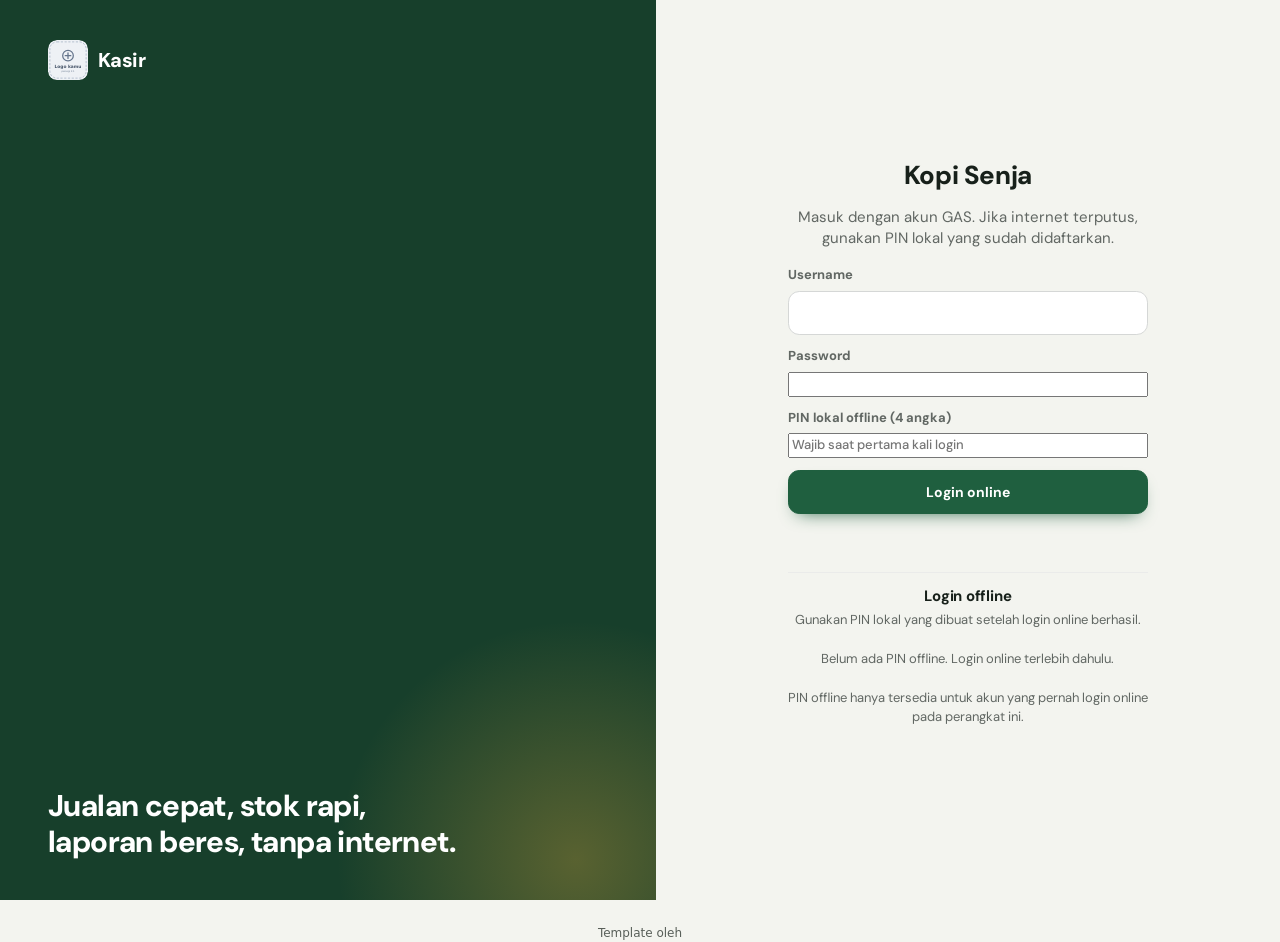
==== index.html @ d143901d "Add hidden owner database audit panel and bump JS versions" ====
<!doctype html>
<html lang="id" data-mode="terang">
<head>
<script src="tema.js"></script>
<script>
/* Set mode dari TEMA.mode sebelum render (tanpa kedip). */
(function () {
  var m = (window.TEMA && TEMA.mode) || 'terang';
  if (m === 'auto') m = matchMedia('(prefers-color-scheme: dark)').matches ? 'gelap' : 'terang';
  document.documentElement.setAttribute('data-mode', m);
})();
</script>
<link rel="stylesheet" href="tema.css">
<meta charset="utf-8">
<meta name="viewport" content="width=device-width, initial-scale=1, viewport-fit=cover">
<title>Kasir UMKM</title>
<meta name="description" content="Aplikasi kasir offline untuk UMKM: produk, stok, struk, laporan.">
<meta name="theme-color" content="#1f5f3f">
<link rel="manifest" href="manifest.webmanifest">
<link rel="icon" href="ikon.svg" type="image/svg+xml">
<link rel="apple-touch-icon" href="ikon.svg">
<link rel="preconnect" href="https://fonts.googleapis.com">
<link rel="preconnect" href="https://fonts.gstatic.com" crossorigin>
<link id="fontTema" rel="stylesheet" href="https://fonts.googleapis.com/css2?family=DM+Sans:wght@400;500;600;700;800&display=swap">
<link rel="stylesheet" href="style.css?v=branch-instant-ui-6">
</head>
<body>

<!-- Layar masuk -->
<section id="layarMasuk" class="masuk" hidden>
  <div class="masuk-merek">
    <div class="merek"><svg class="logo" viewBox="0 0 64 64" width="40" height="40" aria-hidden="true"><rect width="64" height="64" rx="16" fill="var(--aksen)"/><rect x="14" y="16" width="36" height="24" rx="4" fill="#fff"/><rect x="19" y="21" width="16" height="4" rx="2" fill="var(--utama)"/><rect x="19" y="29" width="26" height="3" rx="1.5" fill="color-mix(in srgb,var(--utama) 45%,#fff)"/><path d="M20 44h24l3 6H17z" fill="#fff"/></svg><span>Kasir</span></div>
    <div class="masuk-ilus" id="masukIlus" aria-hidden="true"></div>
    <p class="masuk-slogan">Jualan cepat, stok rapi,<br>laporan beres, tanpa internet.</p>
  </div>
  <div class="masuk-form">
  <div class="masuk-kartu">
    <h1 id="masukToko" data-tema-nama>Kasir UMKM</h1>
    <p class="redup">Masuk dengan akun GAS. Jika internet terputus, gunakan PIN lokal yang sudah didaftarkan.</p>
    <form id="formLoginOnline" class="form" autocomplete="on" style="margin:16px 0 20px;text-align:left">
      <label>Username<input name="username" autocomplete="username" required></label>
      <label>Password<input name="password" type="password" autocomplete="current-password" required></label>
      <label>PIN lokal offline (4 angka)<input name="pinOffline" type="password" inputmode="numeric" maxlength="4" placeholder="Wajib saat pertama kali login"></label>
      <button class="tombol utama" type="submit" style="width:100%">Login online</button>
      <p id="loginOnlineStatus" class="redup kecil" aria-live="polite" style="min-height:18px;margin:8px 0 0"></p>
    </form>
    <div style="border-top:1px solid var(--garis);padding-top:14px">
      <h3 style="margin:0 0 6px">Login offline</h3>
      <p class="redup kecil" style="margin:0 0 10px">Gunakan PIN lokal yang dibuat setelah login online berhasil.</p>
    </div>
    <div id="daftarKasir" class="pilih-kasir" role="group" aria-label="Pilih kasir"></div>
    <div class="pin-titik" id="pinTitik" aria-label="PIN 4 angka"><i></i><i></i><i></i><i></i></div>
    <div class="pad" id="padPin"></div>
    <p class="redup kecil">PIN offline hanya tersedia untuk akun yang pernah login online pada perangkat ini.</p>
  </div>
  </div>
</section>

<div id="aplikasi" class="app" hidden>
  <nav class="samping">
    <div class="merek"><svg class="logo" viewBox="0 0 64 64" width="32" height="32" aria-hidden="true"><rect width="64" height="64" rx="16" fill="var(--utama)"/><rect x="14" y="16" width="36" height="24" rx="4" fill="color-mix(in srgb,var(--utama) 18%,#fff)"/><rect x="19" y="21" width="16" height="4" rx="2" fill="var(--utama)"/><rect x="19" y="29" width="26" height="3" rx="1.5" fill="color-mix(in srgb,var(--utama) 55%,#fff)"/><path d="M20 44h24l3 6H17z" fill="var(--aksen)"/></svg><span id="namaTokoNav" data-tema-nama>Kasir UMKM</span></div>
    <button class="nav aktif" data-hal="kasir"><svg viewBox="0 0 24 24"><path d="M3 5h18v10H3zM7 19h10M12 15v4"/></svg><span>Kasir</span></button>
    <button class="nav" data-hal="produk"><svg viewBox="0 0 24 24"><path d="M4 7l8-4 8 4v10l-8 4-8-4zM4 7l8 4 8-4M12 11v10"/></svg><span>Produk</span></button>
    <button class="nav" data-hal="riwayat"><svg viewBox="0 0 24 24"><path d="M12 7v5l3 2M3 12a9 9 0 1 0 3-6.7L3 8M3 3v5h5"/></svg><span>Riwayat</span></button>
    <button class="nav" data-hal="laporan"><svg viewBox="0 0 24 24"><path d="M4 20V10M10 20V4M16 20v-7M22 20H2"/></svg><span>Laporan</span></button>
    <button class="nav" data-hal="atur"><svg viewBox="0 0 24 24"><circle cx="12" cy="12" r="3"/><path d="M19 12a7 7 0 0 0-.1-1.2l2-1.6-2-3.4-2.4 1a7 7 0 0 0-2-1.2L14 3h-4l-.5 2.6a7 7 0 0 0-2 1.2l-2.4-1-2 3.4 2 1.6a7 7 0 0 0 0 2.4l-2 1.6 2 3.4 2.4-1a7 7 0 0 0 2 1.2L10 21h4l.5-2.6a7 7 0 0 0 2-1.2l2.4 1 2-3.4-2-1.6c.1-.4.1-.8.1-1.2z"/></svg><span>Atur</span></button>
    <div class="pengguna"><span class="avatar" id="avatarKasir" aria-hidden="true">A</span><span id="namaKasir">-</span><button id="btnKeluar" class="tautan" aria-label="Keluar"><svg viewBox="0 0 24 24"><path d="M15 4h4v16h-4M10 8l-4 4 4 4M6 12h10"/></svg></button></div>
  </nav>

  <main>
    <!-- KASIR -->
    <section class="hal aktif" id="hal-kasir">
      <div class="pos">
        <div class="pos-kiri">
          <header class="bar">
            <div class="bar-judul"><h2>Pilih menu</h2><span class="redup kecil" id="tglHariIni"></span></div>
            <label class="cari"><svg viewBox="0 0 24 24" aria-hidden="true"><circle cx="11" cy="11" r="7"/><path d="M20 20l-4-4"/></svg><input id="cariProduk" type="search" placeholder="Cari menu…" aria-label="Cari produk"></label>
            <button id="btnScanKasir" class="pos-scan-btn" type="button" aria-label="Scan barcode untuk mencari barang" title="Scan barcode"><svg viewBox="0 0 24 24" aria-hidden="true"><path d="M4 7V5a1 1 0 0 1 1-1h2M17 4h2a1 1 0 0 1 1 1v2M20 17v2a1 1 0 0 1-1 1h-2M7 20H5a1 1 0 0 1-1-1v-2M7 8v8M10 8v8M13 8v8M16 8v8"/></svg></button>
            <select id="pilihCabangTransaksi" class="pos-pilih-cabang" aria-label="Pilih cabang transaksi" hidden><option value="">Semua cabang</option></select>
          </header>
          <div class="chip-baris" id="chipKategori"></div>
          <div class="grid-produk" id="gridProduk"></div>
        </div>
        <aside class="keranjang" id="panelKeranjang">
          <header class="ker-kepala">
            <div><h2>Pesanan <span id="kerNomor" class="nomor">#0001</span></h2><span class="redup kecil" id="kerJumlah">0 item</span></div>
            <button class="tautan" id="btnKosongkan"><svg viewBox="0 0 24 24" aria-hidden="true"><path d="M4 7h16M9 7V4h6v3M6 7l1 13h10l1-13"/></svg>Kosongkan</button>
          </header>
          <ul class="ker-daftar" id="kerDaftar"></ul>
          <div class="ker-ringkas">
            <div class="baris"><span>Subtotal</span><b id="kSubtotal">Rp0</b></div>
            <div class="baris diskon" id="kDiskonBaris">
              <span>Diskon</span>
              <span class="diskon-input">
                <input id="inDiskon" type="number" min="0" inputmode="numeric" value="0" aria-label="Nilai diskon">
                <select id="tipeDiskon" aria-label="Tipe diskon"><option value="rp">Rp</option><option value="persen">%</option></select>
              </span>
            </div>
            <div class="baris total"><span>Total</span><b id="kTotal">Rp0</b></div>
            <button class="tombol utama besar" id="btnBayar" disabled><span>Bayar</span><svg viewBox="0 0 24 24" aria-hidden="true"><path d="M5 12h14M13 6l6 6-6 6"/></svg></button>
          </div>
        </aside>
        <button class="fab-keranjang" id="fabKeranjang"><span class="fab-n"><span id="fabJumlah">0</span> item</span><b id="fabTotal">Rp0</b><span class="fab-lihat">Lihat pesanan</span></button>
      </div>
    </section>

    <!-- PRODUK -->
    <section class="hal" id="hal-produk">
      <header class="hal-kepala">
        <h2>Produk &amp; Stok</h2>
        <div class="aksi">
          <button class="tombol" id="btnKategori">Kategori</button>
          <button class="tombol utama" id="btnTambahProduk">+ Produk</button>
        </div>
      </header>
      <div class="katalog-cari-wrap"><input id="cariKelola" type="search" placeholder="Cari nama produk…" class="cari-lebar"><button id="btnScanKatalog" class="katalog-scan-btn" type="button" aria-label="Scan barcode" title="Scan barcode">▥</button></div>
      <div class="tabel-bungkus katalog-admin-bungkus"><div id="tabelProduk" class="katalog-admin-grid" aria-live="polite"></div></div>
    </section>

    <!-- RIWAYAT -->
    <section class="hal" id="hal-riwayat">
      <header class="hal-kepala">
        <h2>Riwayat Transaksi</h2>
        <div class="aksi"><input type="date" id="filterTanggal" aria-label="Filter tanggal"><button class="tombol" id="btnEksporTrx">Ekspor CSV</button></div>
      </header>
      <div class="daftar-trx" id="daftarTrx"></div>
    </section>

    <!-- LAPORAN -->
    <section class="hal" id="hal-laporan">
      <header class="hal-kepala">
        <h2>Laporan</h2>
        <div class="aksi segmen" id="segLaporan">
          <button data-mode="hari" class="aktif">Harian</button>
          <button data-mode="bulan">Bulanan</button>
        </div>
      </header>
      <input type="date" id="tglLaporan" class="cari-lebar" aria-label="Tanggal laporan">
      <div class="kartu-angka" id="kartuAngka"></div>
      <div class="dua-kolom">
        <div class="panel"><h3 id="judulGrafik">Penjualan per jam</h3><div id="grafik" class="grafik"></div></div>
        <div class="panel"><h3>Produk terlaris</h3><ol id="terlaris" class="terlaris"></ol></div>
      </div>
      <div class="panel"><h3>Metode bayar</h3><div id="metodeRingkas" class="metode-ringkas"></div></div>
    </section>

    <!-- PENGATURAN -->
    <section class="hal" id="hal-atur">
      <header class="hal-kepala"><h2>Pengaturan</h2></header>
      <div class="dua-kolom">
        <form class="panel form" id="formToko">
          <h3>Profil toko (untuk struk)</h3>
          <label>Nama toko<input name="nama" required></label>
          <label>Alamat<input name="alamat"></label>
          <label>Telepon<input name="telp"></label>
          <label>Catatan kaki struk<input name="footer"></label>
          <label>Nama bank &amp; no. rekening (transfer)<input name="rekening"></label>
          <button class="tombol utama">Simpan</button>
        </form>
        <div class="panel" hidden>
          <h3>Kasir &amp; PIN (dikelola melalui database GAS)</h3>
          <ul class="daftar-kasir" id="daftarKasirAtur"></ul>
          <form class="form sebaris" id="formKasir">
            <input name="nama" placeholder="Nama" required>
            <input name="pin" placeholder="PIN 4 angka" pattern="\d{4}" inputmode="numeric" maxlength="4" required>
            <select name="peran"><option value="kasir">Kasir</option><option value="admin">Admin</option></select>
            <button class="tombol">Tambah</button>
          </form>
          <p class="redup kecil">Kasir biasa tidak bisa mengubah produk, pengaturan, dan menghapus transaksi.</p>
        </div>
      </div>
      <div class="panel">
        <h3>Data</h3>
        <div class="aksi wrap">
          <button class="tombol" id="btnBackup">Backup JSON</button>
          <label class="tombol">Pulihkan JSON<input type="file" id="fileBackup" accept=".json,application/json" hidden></label>
          <button class="tombol" id="btnEksporProduk">Ekspor produk CSV</button>
          <label class="tombol">Impor produk CSV<input type="file" id="fileCsv" accept=".csv,text/csv" hidden></label>
          <button class="tombol" id="btnContoh">Isi data contoh</button>
          <button class="tombol bahaya" id="btnReset">Hapus semua data</button>
        </div>
        <p class="redup kecil">Format CSV produk: nama,kategori,stok,varian (varian ditulis <code>Reguler:15000|Large:20000</code>). Data utama disimpan lokal agar kasir tetap cepat; transaksi yang menunggu akan dikirim ke GAS saat koneksi tersedia.</p>
      </div>

      <div class="panel" id="panelAuditOwner" hidden>
        <h3>Audit &amp; Integritas Database (Owner)</h3>
        <p class="redup kecil">Gunakan fitur ini untuk mengunci saldo awal audit stok, memverifikasi kecocokan mutasi dengan stok aktif, serta memulihkan jurnal tertunda.</p>
        <div class="aksi wrap">
          <button class="tombol" type="button" id="btnAuditIntegritas">Cek Integritas Stok</button>
          <button class="tombol" type="button" id="btnRecoverPending">Pulihkan Jurnal Tertunda</button>
          <button class="tombol bahaya" type="button" id="btnSetBaseline">Set Baseline Stok</button>
        </div>
        <div id="hasilAuditOwner" class="redup kecil" style="margin-top:12px"></div>
      </div>
    </section>
  </main>

  <nav class="bawah" id="navBawah"></nav>
</div>

<!-- Dialog -->
<dialog id="dlg"><form method="dialog" id="dlgIsi"></form></dialog>

<!-- Struk cetak -->
<div id="struk" class="struk" aria-hidden="true"></div>
<div id="toast" class="toast" role="status"></div>

<script src="storage.js"></script>
<script src="api.js?v=1.2.1"></script>
<script src="app.js?v=1.2.1"></script>
  <p class="" style="margin:24px auto 112px;padding:0 16px;text-align:center;font:12px/1.5 system-ui,sans-serif;opacity:.7">Template oleh <a href="" target="_blank" rel="noopener" style="color:inherit"</a></p>
</body>
</html>
---- tema.css ----
/* kredit-maliki: Template oleh Maliki Saputra (@malikisaputra) — https://malikisaputra.biz.id. Lisensi Nonkomersial Maliki Studio: wajib kredit, dilarang dijual (lihat LICENSE). */
/* TEMA — diubah otomatis oleh customizer Maliki Studio */
:root {
  --tema-utama: #1f5f3f;    /* warna brand utama (tombol, tautan, sorotan) */
  --tema-aksen: #f2b33d;    /* warna aksen kedua (badge, grafik, highlight) */
  --tema-radius: 16px;      /* sudut kartu/tombol */
  --tema-font: "DM Sans", system-ui, sans-serif;
  --tema-latar: #f3f4ef;   /* latar halaman */
  --tema-panel: #ffffff;   /* kartu/panel/form */
  --tema-nav: #173f2b;     /* sidebar/header/nav bawah */
  --tema-teks: #17201a;    /* teks utama */
}
---- style.css ----
/* Kasir UMKM — tampilan "POS tablet terang" (lihat DESIGN.md).
   Warna & brand diatur di tema.css (--tema-utama, --tema-aksen, --tema-radius, --tema-font + variabel bagian).
   Semua warna lain diturunkan dari dua warna itu lewat color-mix. Teks di atas --tema-utama dihitung otomatis
   (hitungTeksBagian di app.js → --tema-utama-teks), tapi tetap pilih warna utama yang cukup gelap. */
:root{
  --utama:var(--tema-utama,#1f5f3f);
  --utama-tua:color-mix(in srgb,var(--utama) 80%,#000);
  --utama-muda:color-mix(in srgb,var(--utama) 11%,var(--kartu));
  --utama-teks:color-mix(in srgb,var(--utama) 92%,#000);
  --aksen:var(--tema-aksen,#f2b33d);
  --aksen-tua:color-mix(in srgb,var(--aksen) 55%,#000);
  --aksen-muda:color-mix(in srgb,var(--aksen) 22%,var(--kartu));
  --bahaya:#c2410c; --bahaya-muda:#fdeee6; --bahaya-teks:#9a3412;
  --latar:var(--tema-latar,#f3f4ef); --kartu:var(--tema-panel,#fff); --teks:var(--tema-teks,#17201a);
  --nav:var(--tema-nav,#173f2b);
  --redup:color-mix(in srgb,var(--teks) 68%,var(--kartu)); --garis:color-mix(in srgb,var(--teks) 9%,var(--kartu)); --garis-kuat:color-mix(in srgb,var(--teks) 18%,var(--kartu));
  --kepala-tabel:color-mix(in srgb,var(--teks) 3%,var(--kartu)); --balik:var(--kartu);
  --nav-teks:var(--tema-nav-teks,#fff); --nav-redup:color-mix(in srgb,var(--nav-teks) 70%,var(--nav)); --nav-garis:color-mix(in srgb,var(--nav-teks) 12%,var(--nav));
  --isi-utama:var(--tema-utama-teks,#fff);
  --radius:var(--tema-radius,16px); --r-kecil:calc(var(--radius) * .7); --r-besar:calc(var(--radius) + 8px);
  --bayang:0 1px 2px rgba(23,32,26,.04),0 6px 20px -8px rgba(23,32,26,.12);
  --bayang-tinggi:0 2px 4px rgba(23,32,26,.05),0 18px 40px -12px rgba(23,32,26,.22);
  --font:var(--tema-font,"DM Sans"),system-ui,-apple-system,"Segoe UI",Roboto,sans-serif;
  --pegas:cubic-bezier(.22,1,.36,1); --halus:cubic-bezier(.2,.7,.2,1);
  /* nada latar ilustrasi: semua dari tema */
  --nada0:color-mix(in srgb,var(--aksen) 26%,var(--kartu));
  --nada1:color-mix(in srgb,var(--utama) 14%,var(--kartu));
  --nada2:color-mix(in srgb,color-mix(in srgb,var(--aksen) 50%,#e8604c) 20%,var(--kartu));
  --nada3:color-mix(in srgb,color-mix(in srgb,var(--utama) 40%,#7aa7c7) 20%,var(--kartu));
  color-scheme:light;
}
[data-mode="gelap"]{
  --latar:#0e1210; --kartu:#171c19; --teks:#e9eee9; --nav:#0b100d;
  --utama-tua:color-mix(in srgb,var(--utama) 60%,#fff);
  --utama-muda:color-mix(in srgb,var(--utama) 26%,var(--kartu));
  --utama-teks:color-mix(in srgb,var(--utama) 35%,#fff);
  --aksen-tua:color-mix(in srgb,var(--aksen) 75%,#fff);
  --aksen-muda:color-mix(in srgb,var(--aksen) 20%,var(--kartu));
  --bahaya:#fb923c; --bahaya-muda:#3a1a10; --bahaya-teks:#fdba8c;
  --nav-teks:var(--tema-nav-teks,#fff);
  --kepala-tabel:#1c221e;
  --bayang:0 1px 2px rgba(0,0,0,.3),0 6px 20px -8px rgba(0,0,0,.5);
  --bayang-tinggi:0 18px 40px -12px rgba(0,0,0,.7);
  --nada0:color-mix(in srgb,var(--aksen) 18%,var(--kartu));
  --nada1:color-mix(in srgb,var(--utama) 30%,var(--kartu));
  --nada2:color-mix(in srgb,#e8604c 16%,var(--kartu));
  --nada3:color-mix(in srgb,#7aa7c7 16%,var(--kartu));
  color-scheme:dark;
}
/* transisi halus saat tema berganti */
body,.samping,.panel,.kartu-produk,.keranjang,.tombol,.chip,.nav,.angka,.trx,.tabel-bungkus,.bawah,dialog,input,select,.thumb,.ker-ringkas,.masuk-merek,.masuk-form,.masuk-kartu{transition:background-color .35s,color .35s,border-color .35s}
*{box-sizing:border-box}
html,body{margin:0;height:100%}
body{font:15px/1.45 var(--font);background:var(--latar);color:var(--teks);-webkit-font-smoothing:antialiased;font-feature-settings:"tnum" 1}
button,input,select{font:inherit;color:inherit}
button{cursor:pointer;-webkit-tap-highlight-color:transparent}
[hidden]{display:none!important}
svg:not(.logo):not(.ilus):not(.centang){width:20px;height:20px;flex:none;fill:none;stroke:currentColor;stroke-width:1.9;stroke-linecap:round;stroke-linejoin:round}
h1,h2,h3{margin:0;line-height:1.2;letter-spacing:-.015em}
h2{font-size:21px;font-weight:800} h3{font-size:15px;font-weight:700;margin-bottom:14px}
.redup{color:var(--redup)} .kecil{font-size:13px}
code{background:var(--latar);padding:1px 5px;border-radius:5px;font-size:12.5px}

/* tombol */
.tombol{display:inline-flex;align-items:center;justify-content:center;gap:8px;min-height:44px;padding:10px 16px;border-radius:var(--r-kecil);border:1px solid var(--garis-kuat);background:var(--kartu);font-weight:700;font-size:14px;white-space:nowrap;transition:background-color .2s,border-color .2s,transform .15s var(--pegas),box-shadow .2s}
.tombol:hover{border-color:var(--teks)}
.tombol:active{transform:scale(.97)}
.tombol.utama{background:var(--utama);border-color:var(--utama);color:var(--isi-utama);box-shadow:0 8px 18px -10px var(--utama)}
.tombol.utama:hover{background:var(--utama-tua);border-color:var(--utama-tua)}
.tombol.utama:disabled{opacity:.4;cursor:not-allowed;box-shadow:none;transform:none}
.tombol.bahaya{color:var(--bahaya)}
.tombol.bahaya:hover{border-color:var(--bahaya);background:var(--bahaya-muda)}
.tombol.besar{width:100%;min-height:56px;padding:14px 18px;font-size:16px;border-radius:var(--radius);justify-content:space-between}
.tautan{display:inline-flex;align-items:center;gap:6px;background:none;border:0;color:var(--utama-teks);font-weight:700;padding:6px 8px;border-radius:8px;min-height:36px}
.tautan:hover{background:var(--utama-muda)}
.tautan:disabled{opacity:.4;cursor:not-allowed}
.tautan svg{width:17px;height:17px}
input[type=search],input[type=date],input[type=number],input:not([type]),input[type=text],select{min-height:44px;padding:10px 13px;border:1px solid var(--garis-kuat);border-radius:var(--r-kecil);background:var(--kartu);min-width:0;transition:border-color .2s,box-shadow .2s}
input:focus,select:focus{outline:none;border-color:var(--utama);box-shadow:0 0 0 3px color-mix(in srgb,var(--utama) 22%,transparent)}
button:focus-visible,label:focus-within:has(input[type=radio]){outline:2px solid var(--utama);outline-offset:2px}
[data-mode="gelap"] button:focus-visible{outline-color:var(--utama-teks)}

/* ===== layar masuk ===== */
.masuk{min-height:100%;display:grid;grid-template-columns:minmax(0,1.05fr) minmax(0,1fr);background:var(--latar)}
.masuk-merek{background:var(--nav);color:var(--nav-teks);padding:40px 48px;display:flex;flex-direction:column;gap:32px;position:relative;overflow:hidden}
.masuk-merek::after{content:"";position:absolute;width:520px;height:520px;border-radius:50%;right:-180px;bottom:-220px;background:radial-gradient(circle,color-mix(in srgb,var(--aksen) 30%,transparent),transparent 65%);pointer-events:none}
.masuk-merek .merek{font-size:20px}
.masuk-ilus{display:grid;grid-template-columns:repeat(3,1fr);gap:14px;max-width:440px;margin:auto 0}
.masuk-ilus .thumb{aspect-ratio:1;border-radius:var(--r-besar);animation:munculPop .6s var(--pegas) both;animation-delay:calc(var(--i) * 70ms + 100ms)}
.masuk-slogan{font-size:clamp(22px,2.6vw,30px);font-weight:800;line-height:1.2;letter-spacing:-.02em;margin:0;position:relative;z-index:1}
.masuk-form{display:grid;place-items:center;padding:32px 24px}
.masuk-kartu{width:min(360px,100%);text-align:center;animation:naik .5s var(--halus) both}
.masuk-kartu h1{font-size:26px;font-weight:800;margin:0 0 6px}
.pilih-kasir{display:flex;flex-wrap:wrap;gap:8px;justify-content:center;margin:20px 0}
.pilih-kasir button{min-height:44px;padding:8px 18px;border-radius:999px;border:1px solid var(--garis-kuat);background:var(--kartu);font-weight:700;transition:all .2s}
.pilih-kasir button.aktif{background:var(--utama);color:var(--isi-utama);border-color:var(--utama)}
.pin-titik{display:flex;gap:14px;justify-content:center;margin:6px 0 22px}
.pin-titik i{width:14px;height:14px;border-radius:50%;border:2px solid var(--garis-kuat);transition:all .2s var(--pegas)}
.pin-titik i.isi{background:var(--utama);border-color:var(--utama);transform:scale(1.15)}
.pin-titik.salah{animation:goyang .32s}
.pin-titik.salah i{border-color:var(--bahaya);background:var(--bahaya)}
@keyframes goyang{20%{transform:translateX(-7px)}40%{transform:translateX(6px)}60%{transform:translateX(-4px)}80%{transform:translateX(2px)}}
.pad{display:grid;grid-template-columns:repeat(3,1fr);gap:10px;margin-bottom:16px}
.pad button{min-height:60px;border-radius:var(--radius);border:1px solid var(--garis);background:var(--kartu);font-size:22px;font-weight:700;display:grid;place-items:center;transition:transform .12s var(--pegas),background-color .15s}
.pad button:hover{background:var(--utama-muda)}
.pad button:active{transform:scale(.93);background:var(--utama-muda)}

/* ===== tata letak ===== */
.app{display:grid;grid-template-columns:96px minmax(0,1fr);height:100%}
.samping{background:var(--nav);color:var(--nav-teks);display:flex;flex-direction:column;align-items:stretch;padding:18px 10px;gap:6px}
.merek{display:flex;align-items:center;gap:10px;font-weight:800;letter-spacing:-.01em}
.samping .merek{flex-direction:column;gap:6px;padding:0 0 18px;font-size:11px;text-align:center;line-height:1.2}
.samping .merek span{max-width:76px;overflow:hidden;text-overflow:ellipsis;display:-webkit-box;-webkit-line-clamp:2;-webkit-box-orient:vertical}
.samping .merek .logo{width:40px;height:40px}
.nav{display:flex;flex-direction:column;align-items:center;gap:5px;padding:10px 4px;min-height:60px;border:0;background:none;border-radius:var(--r-kecil);font-weight:700;font-size:11.5px;color:var(--nav-redup);position:relative;transition:color .2s,background-color .2s}
.nav svg{width:22px;height:22px}
.nav:hover{color:var(--nav-teks);background:var(--nav-garis)}
.nav.aktif{background:var(--aksen);color:color-mix(in srgb,var(--aksen) 18%,#000)}
.pengguna{margin-top:auto;display:flex;flex-direction:column;align-items:center;gap:6px;padding-top:14px;border-top:1px solid var(--nav-garis);font-size:11.5px;font-weight:700;text-align:center;color:var(--nav-redup)}
.avatar{width:38px;height:38px;border-radius:50%;display:grid;place-items:center;background:var(--nav-garis);color:var(--nav-teks);font-weight:800;font-size:14px}
.pengguna .tautan{color:var(--nav-redup);min-height:40px;min-width:44px;justify-content:center}
.pengguna .tautan:hover{color:var(--nav-teks);background:var(--nav-garis)}
main{overflow:auto;height:100%}
.hal{display:none;padding:26px 30px 48px}
.hal.aktif{display:block;animation:naik .38s var(--halus) both}
#hal-kasir{padding:0;height:100%}
.hal-kepala{display:flex;align-items:center;justify-content:space-between;gap:12px;flex-wrap:wrap;margin-bottom:18px}
.hal-kepala h2{font-size:26px}
.aksi{display:flex;gap:8px;align-items:center}
.aksi.wrap{flex-wrap:wrap}
.cari-lebar{width:100%;max-width:420px;margin-bottom:18px}
.panel{background:var(--kartu);border:1px solid var(--garis);border-radius:var(--r-besar);padding:20px;margin-bottom:16px;box-shadow:var(--bayang)}
.dua-kolom{display:grid;grid-template-columns:1.4fr 1fr;gap:16px}
.dua-kolom .panel{margin-bottom:0}
.dua-kolom+.panel{margin-top:16px}
@keyframes naik{from{opacity:0;transform:translateY(10px)}}
@keyframes munculPop{from{opacity:0;transform:scale(.9) translateY(12px)}}
@keyframes denyut{40%{transform:scale(1.12)}}

/* ===== POS ===== */
.pos{display:grid;grid-template-columns:minmax(0,1fr) 380px;height:100%}
.pos-kiri,main{min-width:0}
.pos-kiri{overflow:auto;padding:24px 28px 100px}
.bar{display:flex;align-items:center;justify-content:space-between;gap:16px;flex-wrap:wrap}
.bar-judul h2{font-size:26px}
.bar-judul span{display:block;margin-top:2px}
.cari{position:relative;flex:1;max-width:340px;min-width:200px;display:block}
.cari svg{position:absolute;left:14px;top:50%;transform:translateY(-50%);color:var(--redup);pointer-events:none}
.cari input{width:100%;padding-left:44px;border-radius:999px;background:var(--kartu);border-color:var(--garis)}
.chip-baris{display:flex;gap:8px;overflow-x:auto;padding:18px 2px 16px;scrollbar-width:none;margin:0 -2px}
.chip{display:inline-flex;align-items:center;gap:8px;min-height:44px;padding:8px 10px 8px 16px;border-radius:999px;border:1px solid var(--garis);background:var(--kartu);font-weight:700;font-size:14px;white-space:nowrap;transition:background-color .2s,color .2s,border-color .2s,transform .15s var(--pegas)}
.chip:hover{border-color:var(--garis-kuat)}
.chip:active{transform:scale(.96)}
.chip-n{min-width:24px;height:24px;padding:0 7px;border-radius:999px;background:var(--latar);color:var(--redup);font-size:12px;display:grid;place-items:center}
.chip.aktif{background:var(--utama);color:var(--isi-utama);border-color:var(--utama)}
.chip.aktif .chip-n{background:color-mix(in srgb,var(--isi-utama) 20%,transparent);color:inherit}
.grid-produk{display:grid;grid-template-columns:repeat(auto-fill,minmax(164px,1fr));gap:14px}
.kartu-produk{position:relative;background:var(--kartu);border:1px solid var(--garis);border-radius:var(--r-besar);padding:10px 10px 14px;text-align:left;display:flex;flex-direction:column;gap:10px;box-shadow:var(--bayang);transition:transform .2s var(--halus),box-shadow .2s,border-color .2s;animation:munculPop .42s var(--pegas) both;animation-delay:calc(var(--i,0) * 35ms)}
.kartu-produk:hover{transform:translateY(-3px);box-shadow:var(--bayang-tinggi)}
.kartu-produk:hover .ilus{transform:scale(1.06) rotate(-2deg)}
.kartu-produk:active{transform:scale(.97)}
.kartu-produk.dipilih{border-color:var(--utama);box-shadow:0 0 0 1px var(--utama),var(--bayang)}
.kartu-produk.bump{animation:denyut .35s var(--pegas)}
.kartu-produk:disabled{opacity:.55;cursor:not-allowed;transform:none;box-shadow:none}
.kartu-produk:disabled .ilus{filter:grayscale(1);transform:none}
.thumb{position:relative;display:grid;place-items:center;border-radius:calc(var(--r-besar) - 6px);background:var(--nada0);overflow:hidden}
.thumb[data-nada="1"]{background:var(--nada1)} .thumb[data-nada="2"]{background:var(--nada2)} .thumb[data-nada="3"]{background:var(--nada3)}
.kartu-produk .thumb{aspect-ratio:5/4}
.ilus{width:84%;height:auto;transition:transform .35s var(--pegas)}
.ilus .uap{animation:uap 2.4s ease-in-out infinite}
@keyframes uap{50%{transform:translateY(-3px);opacity:.35}}
.di-ker{position:absolute;top:8px;right:8px;min-width:28px;height:28px;padding:0 8px;border-radius:999px;background:var(--utama);color:var(--isi-utama);font-weight:800;font-size:13px;display:grid;place-items:center;animation:munculPop .3s var(--pegas)}
.habis{position:absolute;inset:auto auto 8px 8px;padding:3px 10px;border-radius:999px;background:var(--teks);color:var(--kartu);font-size:12px;font-weight:700}
.kp-teks{display:grid;gap:2px;padding:0 4px}
.kartu-produk b{font-size:15px;line-height:1.3;font-weight:700}
.kp-bawah{display:flex;align-items:center;justify-content:space-between;gap:8px;padding:0 4px;margin-top:auto}
.kartu-produk .harga{font-weight:800;font-size:16px;letter-spacing:-.01em}
.harga small{font-size:11.5px;font-weight:600;color:var(--redup)}
.tambah{width:36px;height:36px;border-radius:50%;display:grid;place-items:center;background:var(--utama);color:var(--isi-utama);flex:none;transition:transform .2s var(--pegas)}
.tambah svg{width:18px!important;height:18px!important;stroke-width:2.4!important}
.kartu-produk:hover .tambah{transform:rotate(90deg)}
.stok{font-size:12.5px;color:var(--redup);font-weight:500}
.stok.tipis{color:var(--bahaya-teks);font-weight:700}
[data-mode="gelap"] .stok.tipis{color:var(--aksen)}
.kosong{grid-column:1/-1;display:grid;justify-items:center;gap:6px;padding:48px 10px;text-align:center;color:var(--redup)}
.kosong svg{width:36px!important;height:36px!important;opacity:.6}
.kosong b{color:var(--teks)}

/* panel pesanan */
.keranjang{background:var(--kartu);border-left:1px solid var(--garis);display:flex;flex-direction:column;height:100%;min-height:0}
.ker-kepala{display:flex;justify-content:space-between;align-items:center;padding:24px 22px 14px}
.ker-kepala h2{font-size:20px}
.nomor{color:var(--redup);font-weight:600}
#kerJumlah{display:inline-block}
#kerJumlah.bump{animation:denyut .35s var(--pegas)}
.ker-daftar{list-style:none;margin:0;padding:4px 22px;overflow:auto;flex:1}
.ker-daftar li{display:grid;grid-template-columns:52px minmax(0,1fr) auto;gap:12px;align-items:center;padding:12px 0;border-bottom:1px dashed var(--garis);animation:naik .3s var(--halus) both}
.ker-thumb{width:52px;height:52px;border-radius:14px}
.ker-thumb .ilus{width:118%}
.ker-info{display:grid;gap:2px;min-width:0}
.ker-daftar .nm{font-weight:700;font-size:14px;overflow:hidden;text-overflow:ellipsis;white-space:nowrap}
.ker-daftar .vr{font-size:12.5px;color:var(--redup)}
.ker-daftar .jml{display:flex;flex-direction:column;align-items:flex-end;gap:6px}
.ker-daftar .jml b{font-size:14px}
.qty{display:flex;align-items:center;gap:2px;background:var(--latar);border-radius:999px;padding:2px}
.qty button{width:32px;height:32px;border:0;border-radius:50%;background:var(--kartu);display:grid;place-items:center;color:var(--teks);box-shadow:0 1px 2px rgba(0,0,0,.08);transition:transform .12s var(--pegas)}
.qty button:active{transform:scale(.88)}
.qty svg{width:15px!important;height:15px!important;stroke-width:2.4!important}
.qty span{min-width:22px;text-align:center;font-weight:800;font-size:14px}
.ker-kosong{display:grid!important;grid-template-columns:1fr!important;justify-items:center;text-align:center;gap:6px!important;padding:48px 10px!important;border:0!important;color:var(--redup)}
.ker-kosong svg{width:64px!important;height:64px!important;stroke-width:1.6!important;color:var(--garis-kuat);margin-bottom:6px}
.ker-kosong b{color:var(--teks);font-size:15px}
.ker-ringkas{margin:12px 16px 16px;padding:16px;border-radius:var(--r-besar);background:var(--latar);display:grid;gap:10px}
.baris{display:flex;justify-content:space-between;align-items:center;font-size:14px}
.baris span{color:var(--redup);font-weight:600}
.baris.total{font-size:22px;font-weight:800;padding-top:10px;border-top:1px dashed var(--garis-kuat);letter-spacing:-.02em}
.baris.total span{color:var(--teks)}
.diskon-input{display:flex;gap:6px}
.diskon-input input{width:96px;min-height:38px;padding:6px 10px;text-align:right}
.diskon-input select{min-height:38px;padding:6px 8px}
.fab-keranjang{display:none}

/* ===== tabel ===== */
.tabel-bungkus{background:var(--kartu);border:1px solid var(--garis);border-radius:var(--r-besar);overflow:auto;box-shadow:var(--bayang)}
.tabel{width:100%;border-collapse:collapse;font-size:14px}
.tabel th,.tabel td{padding:13px 16px;text-align:left;border-bottom:1px solid var(--garis);vertical-align:middle}
.tabel th{font-size:11.5px;text-transform:uppercase;letter-spacing:.06em;color:var(--redup);background:var(--kepala-tabel);font-weight:700}
.tabel tbody tr{transition:background-color .15s}
.tabel tbody tr:hover{background:var(--kepala-tabel)}
.tabel tr:last-child td{border-bottom:0}
.lencana{display:inline-block;padding:3px 10px;border-radius:999px;background:var(--utama-muda);color:var(--utama-teks);font-size:12px;font-weight:700}
.lencana.merah{background:var(--bahaya-muda);color:var(--bahaya-teks)}

/* ===== riwayat ===== */
.daftar-trx{display:grid;gap:10px}
.trx{background:var(--kartu);border:1px solid var(--garis);border-radius:var(--radius);padding:16px 18px;display:grid;grid-template-columns:1fr auto;gap:4px 14px;align-items:center;box-shadow:var(--bayang);animation:naik .3s var(--halus) both}
.trx .meta{font-size:13px;color:var(--redup)}
.trx .tot{font-weight:800;font-size:18px;text-align:right;letter-spacing:-.01em}
.trx .aksi{grid-column:1/-1;justify-content:flex-end}
.trx .aksi .tombol{min-height:38px;padding:6px 12px;font-size:13px}

/* ===== laporan ===== */
.kartu-angka{display:grid;grid-template-columns:repeat(4,1fr);gap:14px;margin-bottom:16px}
.angka{background:var(--kartu);border:1px solid var(--garis);border-radius:var(--r-besar);padding:18px 20px;box-shadow:var(--bayang);animation:munculPop .45s var(--pegas) both}
.angka:nth-child(2){animation-delay:.05s}.angka:nth-child(3){animation-delay:.1s}.angka:nth-child(4){animation-delay:.15s}
.angka small{color:var(--redup);font-weight:700;font-size:12.5px}
.angka b{display:block;font-size:26px;margin-top:6px;letter-spacing:-.02em;font-weight:800}
.angka.sorot{background:var(--utama);color:var(--isi-utama);border-color:var(--utama)}
.angka.sorot small{color:color-mix(in srgb,var(--isi-utama) 78%,transparent)}
.segmen{background:var(--kartu);border:1px solid var(--garis);border-radius:999px;padding:4px;gap:2px}
.segmen button{border:0;background:none;min-height:38px;padding:7px 16px;border-radius:999px;font-weight:700;transition:background-color .2s,color .2s}
.segmen button.aktif{background:var(--utama);color:var(--isi-utama)}
.grafik{display:flex;align-items:flex-end;gap:5px;height:210px;padding-top:10px}
.grafik .kol{flex:1;display:flex;flex-direction:column;align-items:center;gap:6px;height:100%;justify-content:flex-end;min-width:0}
.grafik .batang{width:100%;background:var(--utama);border-radius:6px 6px 3px 3px;min-height:3px;transform-origin:bottom;animation:tumbuh .6s var(--halus) both}
.grafik .kol:hover .batang{background:var(--aksen)}
.grafik .batang.nol{background:var(--garis)}
@keyframes tumbuh{from{transform:scaleY(0)}}
.grafik small{font-size:10.5px;color:var(--redup)}
.terlaris{margin:0;padding:0;list-style:none;counter-reset:n}
.terlaris li{display:grid;grid-template-columns:28px 1fr auto;gap:10px;align-items:center;padding:10px 0;border-bottom:1px dashed var(--garis);counter-increment:n}
.terlaris li::before{content:counter(n);width:26px;height:26px;border-radius:50%;background:var(--utama-muda);color:var(--utama-teks);display:grid;place-items:center;font-weight:800;font-size:12px}
.terlaris li:first-child::before{background:var(--aksen);color:color-mix(in srgb,var(--aksen) 15%,#000)}
.metode-ringkas{display:grid;grid-template-columns:repeat(3,1fr);gap:12px}
.metode-ringkas div{padding:14px 16px;border-radius:var(--radius);background:var(--latar)}
.metode-ringkas b{display:block;font-size:18px;margin-top:2px}

/* ===== form ===== */
.form{display:grid;gap:12px}
.form label{display:grid;gap:6px;font-size:13px;font-weight:700;color:var(--redup)}
.form label input,.form label select{color:var(--teks);font-weight:500}
.form.sebaris{grid-template-columns:1fr 110px 100px auto;margin-top:12px}
.daftar-kasir{list-style:none;margin:0;padding:0}
.daftar-kasir li{display:flex;justify-content:space-between;align-items:center;padding:10px 0;border-bottom:1px dashed var(--garis)}

/* ===== dialog ===== */
dialog{border:0;background:var(--kartu);border-radius:var(--r-besar);padding:0;width:min(480px,calc(100% - 24px));box-shadow:0 30px 80px -20px rgba(0,0,0,.45);color:var(--teks)}
dialog[open]{animation:dlgMasuk .32s var(--pegas)}
dialog::backdrop{background:rgba(12,20,15,.5);backdrop-filter:blur(3px)}
dialog[open]::backdrop{animation:pudar .25s ease}
@keyframes dlgMasuk{from{opacity:0;transform:translateY(16px) scale(.97)}}
@keyframes pudar{from{opacity:0}}
dialog:has(.bayar){width:min(820px,calc(100% - 24px))}
#dlgIsi{padding:24px;display:grid;gap:14px;max-height:88vh;overflow:auto}
#dlgIsi h3{font-size:19px;margin:0}
.dlg-aksi{display:flex;gap:8px;justify-content:flex-end;margin-top:4px}
.varian-baris{display:grid;grid-template-columns:1fr 130px 44px;gap:8px}
.varian-baris button{border:1px solid var(--garis-kuat);background:none;border-radius:var(--r-kecil);font-size:18px}
.pilih-varian{display:grid;gap:8px}
.pilih-varian button{display:flex;justify-content:space-between;align-items:center;min-height:54px;padding:14px 16px;border:1px solid var(--garis-kuat);border-radius:var(--radius);background:var(--kartu);font-weight:700;transition:all .15s}
.pilih-varian button span:last-child{font-weight:800}
.pilih-varian button:hover{border-color:var(--utama);background:var(--utama-muda)}

/* pembayaran: kiri ringkasan & metode, kanan layar uang + numpad */
.bayar{display:grid;grid-template-columns:minmax(0,1fr) minmax(0,1.05fr);gap:22px}
.bayar.non-tunai{grid-template-columns:1fr}
.bayar-kiri{display:flex;flex-direction:column;gap:14px}
.bayar-kepala{display:flex;align-items:baseline;justify-content:space-between;gap:8px}
.bayar-aksi{grid-column:1/-1;align-items:center;border-top:1px solid var(--garis);padding-top:16px;margin-top:0}
.bayar-aksi .tombol.besar{width:auto;flex:1;max-width:420px;justify-content:center}
.total-besar{display:grid;font-size:38px;font-weight:800;letter-spacing:-.03em;line-height:1.1;padding:18px 20px;border-radius:var(--radius);background:var(--utama);color:var(--isi-utama)}
.total-besar small{font-size:13px;font-weight:600;letter-spacing:0;opacity:.8;margin-bottom:4px}
.metode{display:grid;grid-template-columns:repeat(3,1fr);gap:8px}
.metode label{display:grid;justify-items:center;gap:6px;border:1.5px solid var(--garis-kuat);border-radius:var(--radius);padding:14px 6px;text-align:center;font-weight:700;cursor:pointer;font-size:14px;min-height:76px;transition:all .18s}
.metode label:hover{border-color:var(--utama)}
.metode label svg{width:24px;height:24px}
.metode input{position:absolute;opacity:0;pointer-events:none}
.metode label:has(input:checked){border-color:var(--utama);background:var(--utama-muda);color:var(--utama-teks);box-shadow:inset 0 0 0 1px var(--utama)}
.rek{display:grid;gap:4px;padding:14px 16px;border-radius:var(--radius);background:var(--latar)}
.rek p{margin:0}
.layar-uang{display:flex;flex-wrap:wrap;align-items:baseline;gap:4px 8px;padding:14px 18px;border-radius:var(--radius);background:var(--latar);border:1.5px solid transparent;transition:border-color .2s}
.layar-uang:focus-within{border-color:var(--utama)}
.layar-uang small{flex-basis:100%;color:var(--redup);font-weight:700;font-size:12.5px}
.layar-uang .rp{font-size:22px;font-weight:700;color:var(--redup)}
.layar-uang input{flex:1;border:0!important;box-shadow:none!important;background:none;padding:0;min-height:0;font-size:34px;font-weight:800;letter-spacing:-.02em;width:100%;-moz-appearance:textfield}
.layar-uang input::-webkit-inner-spin-button{display:none}
.bayar-kanan{display:flex;flex-direction:column;gap:12px}
.uang-cepat{display:grid;grid-template-columns:repeat(auto-fit,minmax(90px,1fr));gap:6px}
.uang-cepat button{min-height:44px;padding:7px 8px;border-radius:var(--r-kecil);border:1px solid var(--aksen);background:var(--aksen-muda);font-weight:700;font-size:13px;transition:transform .12s var(--pegas)}
.uang-cepat button:active{transform:scale(.95)}
.numpad{display:grid;grid-template-columns:repeat(3,1fr);gap:8px}
.numpad button{min-height:54px;border-radius:var(--r-kecil);border:1px solid var(--garis);background:var(--kartu);font-size:20px;font-weight:700;display:grid;place-items:center;transition:transform .1s var(--pegas),background-color .15s}
.numpad button:hover{background:var(--latar)}
.numpad button:active{transform:scale(.92);background:var(--utama-muda)}
.kembali{padding:14px 16px;border-radius:var(--radius);background:var(--aksen-muda);display:flex;justify-content:space-between;align-items:center;font-weight:700;margin-top:auto}
.kembali b{font-size:20px}
.kembali.kurang{background:var(--bahaya-muda);color:var(--bahaya-teks)}
.kembali.goyang{animation:goyang .32s}
.sukses{display:grid;justify-items:center;gap:12px;text-align:center}
.sukses .total-besar{width:100%}
.centang{width:72px;height:72px}
.centang circle{fill:var(--utama-muda);stroke:var(--utama);stroke-width:2.5;stroke-dasharray:151;stroke-dashoffset:151;animation:gambar .5s var(--halus) forwards}
.centang path{fill:none;stroke:var(--utama-teks);stroke-width:4;stroke-linecap:round;stroke-linejoin:round;stroke-dasharray:40;stroke-dashoffset:40;animation:gambar .35s .35s var(--halus) forwards}
@keyframes gambar{to{stroke-dashoffset:0}}
.qris{text-align:center;padding:12px;border-radius:var(--radius);background:#fff}
.qris img{width:200px;height:200px}
.qris p{color:#4b5563}

.toast{position:fixed;left:50%;bottom:24px;transform:translate(-50%,140px);background:var(--teks);color:var(--kartu);padding:12px 20px;border-radius:999px;font-weight:700;transition:transform .35s var(--pegas);z-index:50;max-width:90%;box-shadow:var(--bayang-tinggi)}
.toast.tampil{transform:translate(-50%,0)}

.bawah{display:none}
.struk{display:none}

/* ===== tablet & HP ===== */
@media (max-width:1100px){.pos{grid-template-columns:minmax(0,1fr) 340px}}
@media (max-width:960px){
  .pos{grid-template-columns:minmax(0,1fr)}
  .keranjang{position:fixed;inset:auto 0 0 0;height:84vh;border-radius:28px 28px 0 0;border:0;box-shadow:0 -10px 50px rgba(0,0,0,.25);transform:translateY(105%);transition:transform .38s var(--halus),background-color .35s;z-index:30}
  .keranjang::before{content:"";display:block;width:44px;height:5px;border-radius:9px;background:var(--garis-kuat);margin:10px auto 0}
  .keranjang.buka{transform:none}
  .fab-keranjang{display:flex;align-items:center;gap:12px;position:fixed;left:16px;right:16px;bottom:16px;min-height:60px;padding:10px 12px 10px 18px;border-radius:var(--radius);border:0;background:var(--utama);color:var(--isi-utama);font-weight:700;font-size:15px;box-shadow:0 14px 30px -10px var(--utama);z-index:20;transition:transform .2s var(--pegas)}
  .fab-keranjang.bump{animation:denyut .35s var(--pegas)}
  .fab-n{padding:4px 10px;border-radius:999px;background:color-mix(in srgb,var(--isi-utama) 18%,transparent);font-size:13px}
  .fab-lihat{margin-left:auto;padding:8px 14px;border-radius:calc(var(--radius) - 6px);background:var(--aksen);color:color-mix(in srgb,var(--aksen) 15%,#000);font-size:14px}
  .dua-kolom{grid-template-columns:1fr}
  .dua-kolom .panel{margin-bottom:16px}
  .kartu-angka{grid-template-columns:repeat(2,1fr)}
  .masuk{grid-template-columns:1fr}
  .masuk-merek{padding:24px;gap:18px}
  .masuk-ilus{grid-template-columns:repeat(6,1fr);max-width:none;gap:8px;margin:0}
  .masuk-ilus .thumb{border-radius:14px}
  .masuk-slogan{font-size:20px}
}
@media (max-width:760px){
  .app{grid-template-columns:minmax(0,1fr);grid-template-rows:1fr auto}
  .samping{display:none}
  .hal{padding:18px 16px 96px}
  .hal-kepala h2{font-size:22px}
  .pos-kiri{padding:18px 16px 170px}
  .bar-judul h2{font-size:22px}
  .cari{max-width:none;flex-basis:100%}
  .bawah{display:flex;position:fixed;bottom:0;left:0;right:0;background:var(--nav);color:var(--nav-teks);padding:6px 6px calc(6px + env(safe-area-inset-bottom));z-index:25;gap:2px}
  .bawah .nav{flex:1;font-size:11px;padding:6px 2px;min-height:54px}
  .fab-keranjang{bottom:calc(80px + env(safe-area-inset-bottom))}
  .grid-produk{grid-template-columns:repeat(2,minmax(0,1fr));gap:10px}
  .kartu-produk{padding:8px 8px 12px;gap:8px}
  .kartu-produk b{font-size:14px}
  .kartu-produk .harga{font-size:14.5px}
  .tambah{width:32px;height:32px}
  .form.sebaris{grid-template-columns:1fr 1fr}
  .metode-ringkas{grid-template-columns:1fr}
  .trx{grid-template-columns:1fr}
  .trx .tot{text-align:left}
  .bayar{grid-template-columns:1fr;gap:14px}
  .total-besar{font-size:30px;padding:14px 16px}
  .numpad button{min-height:48px}
  .layar-uang input{font-size:28px}
  .angka b{font-size:21px}
  .masuk-merek .masuk-slogan{display:none}
  .masuk-ilus{grid-template-columns:repeat(3,1fr)}
  .masuk-ilus .thumb:nth-child(n+4){display:none}
}
@media (prefers-reduced-motion:reduce){*,*::before,*::after{transition:none!important;animation:none!important}.centang circle,.centang path{stroke-dashoffset:0}}

/* customizer: sorot bagian & mode pilih (tap-untuk-pilih) */
[data-sorot]{outline:2px dashed #f43f5e!important;outline-offset:-2px;animation:sorotDenyut 1.1s ease-in-out infinite}
@keyframes sorotDenyut{50%{outline-color:color-mix(in srgb,#f43f5e 35%,transparent)}}
.label-sorot{position:fixed;z-index:9999;pointer-events:none;background:#f43f5e;color:#fff;font:700 11px/1 system-ui,sans-serif;padding:4px 7px;border-radius:6px;white-space:nowrap}
html.mode-pilih,html.mode-pilih *{cursor:crosshair!important}
html.mode-pilih [data-pilih-hover]{outline:2px solid #f43f5e!important;outline-offset:-2px}
@media (prefers-reduced-motion:reduce){[data-sorot]{animation:none}}

@media print{
  @page{size:58mm auto;margin:0}
  body{background:#fff}
  body>*:not(.struk){display:none!important}
  .struk{display:block;width:58mm;padding:3mm 2.5mm;font:11px/1.35 "Courier New",monospace;color:#000}
  .struk .tengah{text-align:center}
  .struk .gr{border-top:1px dashed #000;margin:4px 0}
  .struk .br{display:flex;justify-content:space-between;gap:4px}
  .struk b{font-weight:700}
  .struk h4{margin:0;font-size:13px}
}

/* Logo & foto produk (KONFIG di app.js) */
.logo-img{object-fit:contain;border-radius:22%;flex:none}
.logo-inisial{display:grid;place-items:center;flex:none;border-radius:22%;background:var(--aksen);color:#fff;font-weight:800;font-size:14px}
.foto-produk{width:100%;height:100%;object-fit:cover}
.foto-baris{display:flex;align-items:center;gap:12px;flex-wrap:wrap}
.foto-pratinjau{width:64px;height:64px;flex:none}
@media print{.struk .struk-logo{display:block;width:22mm;height:auto;margin:0 auto 2mm}}


/* ===== Katalog admin Produk & Stok (Tahap 1) ===== */
.katalog-admin-bungkus{padding:14px;background:transparent;border:0;box-shadow:none;overflow:visible}
.katalog-admin-grid{display:grid;grid-template-columns:repeat(auto-fill,minmax(220px,1fr));gap:14px}
.katalog-admin-kartu{min-width:0;overflow:hidden;background:var(--kartu);border:1px solid var(--garis);border-radius:var(--r-besar);box-shadow:var(--bayang);display:flex;flex-direction:column;animation:munculPop .25s ease both}
.katalog-admin-visual{height:132px;position:relative;display:grid;place-items:center;overflow:hidden;background:var(--nada0)}
.katalog-admin-foto{width:100%;height:100%;object-fit:cover}
.katalog-admin-inisial{width:72px;height:72px;border-radius:22px;display:grid;place-items:center;background:var(--utama-muda);color:var(--utama-teks);font-size:32px;font-weight:800}
.katalog-admin-visual .lencana{position:absolute;right:10px;top:10px}
.katalog-admin-info{padding:12px 13px 8px;display:grid;gap:5px;min-width:0}
.katalog-admin-judul{font-size:15px;font-weight:800;line-height:1.35;min-height:40px;display:-webkit-box;-webkit-line-clamp:2;-webkit-box-orient:vertical;overflow:hidden;overflow-wrap:anywhere}
.katalog-admin-harga{font-size:17px;font-weight:800;color:var(--utama-teks);margin-top:3px}
.katalog-admin-meta{font-size:12px;color:var(--redup);overflow-wrap:anywhere}
.katalog-admin-aksi{display:grid;grid-template-columns:1fr 1fr;gap:7px;padding:8px 12px 12px;margin-top:auto}
.katalog-admin-aksi .tombol{min-width:0;padding:8px 6px;font-size:12px;white-space:normal}
.katalog-admin-kosong{grid-column:1/-1}
@media(max-width:760px){
  .katalog-admin-bungkus{padding:4px 0}
  .katalog-admin-grid{grid-template-columns:repeat(2,minmax(0,1fr));gap:10px}
  .katalog-admin-visual{height:112px}
  .katalog-admin-info{padding:10px 10px 6px}
  .katalog-admin-judul{font-size:13px;min-height:36px}
  .katalog-admin-harga{font-size:15px}
  .katalog-admin-meta{font-size:11px}
  .katalog-admin-aksi{grid-template-columns:1fr;padding:6px 10px 10px;gap:6px}
  .katalog-admin-aksi .tombol{min-height:38px}
}


/* ===== Perapian katalog Produk & Stok: kartu dan aksi rata kanan ===== */
#tabelProduk.katalog-admin-grid{display:grid!important;grid-template-columns:repeat(2,minmax(0,1fr));align-items:stretch;gap:12px;padding:0;margin:0;width:100%;min-width:0}
#tabelProduk .katalog-admin-kartu{box-sizing:border-box;display:flex!important;flex-direction:column!important;align-items:stretch!important;min-width:0;width:100%;max-width:100%;overflow:hidden;background:var(--kartu,#fff);border:1px solid var(--garis,#ddd);border-radius:16px;box-shadow:0 2px 9px rgba(0,0,0,.07);white-space:normal}
#tabelProduk .katalog-admin-visual{box-sizing:border-box;width:100%;height:112px;flex:none;position:relative;overflow:hidden;display:grid;place-items:center;background:var(--nada0,#f3f4f6)}
#tabelProduk .katalog-admin-info{box-sizing:border-box;display:flex!important;flex-direction:column!important;align-items:flex-start!important;gap:5px;padding:10px;min-width:0;width:100%;white-space:normal;overflow-wrap:anywhere}
#tabelProduk .katalog-admin-judul{display:-webkit-box!important;-webkit-box-orient:vertical;-webkit-line-clamp:2;overflow:hidden;font-size:13px;line-height:1.35;font-weight:800;min-height:35px;max-width:100%}
#tabelProduk .katalog-admin-harga{font-size:15px;font-weight:800;color:var(--utama-teks,#176044)}
#tabelProduk .katalog-admin-meta{font-size:11px;line-height:1.4;color:var(--redup,#777);max-width:100%;overflow-wrap:anywhere}
#tabelProduk .katalog-admin-aksi{box-sizing:border-box;display:flex!important;flex-direction:row!important;justify-content:flex-end!important;align-items:center!important;flex-wrap:wrap;gap:6px;width:100%;padding:0 10px 10px;margin-top:auto}
#tabelProduk .katalog-admin-aksi .tombol{display:inline-flex!important;align-items:center;justify-content:center;flex:0 1 auto;min-width:0;min-height:34px;padding:7px 9px;font-size:11px;line-height:1.2;white-space:nowrap}
#tabelProduk .katalog-admin-kosong{grid-column:1/-1}
@media(max-width:380px){
 #tabelProduk.katalog-admin-grid{gap:8px}
 #tabelProduk .katalog-admin-aksi{gap:4px;padding-left:7px;padding-right:7px}
 #tabelProduk .katalog-admin-aksi .tombol{font-size:10px;padding:6px 7px}
}


/* Katalog produk: layout menyerupai etalase Katalog Online */
#tabelProduk.katalog-admin-grid{display:grid!important;grid-template-columns:repeat(2,minmax(0,1fr))!important;gap:12px!important;width:100%;padding:0!important;margin:0!important;align-items:stretch}
#tabelProduk .katalog-admin-kartu{position:relative;display:flex!important;flex-direction:column!important;min-width:0;width:100%;overflow:hidden;box-sizing:border-box;background:#fff;border:1px solid #e8ece9;border-radius:16px;box-shadow:0 2px 8px rgba(0,0,0,.06);white-space:normal}
#tabelProduk .katalog-admin-visual{height:190px;width:100%;position:relative;display:grid;place-items:center;overflow:hidden;flex:none;background:#f3f5f3}
#tabelProduk .katalog-admin-foto{display:block;width:100%;height:100%;object-fit:contain;background:#fff}
#tabelProduk .katalog-admin-inisial{width:76px;height:76px;border-radius:18px;display:grid;place-items:center;background:#e7f2ec;color:#176044;font-size:32px;font-weight:800}
#tabelProduk .katalog-admin-edit{position:absolute;z-index:2;top:8px;right:8px;width:36px;height:36px;border:0;border-radius:50%;background:#fff;color:#176044;box-shadow:0 2px 8px rgba(0,0,0,.2);font-size:21px;font-weight:800;display:grid;place-items:center;cursor:pointer}
#tabelProduk .katalog-admin-info{display:flex!important;flex-direction:column!important;align-items:flex-start!important;gap:5px;box-sizing:border-box;padding:10px 11px 12px;min-width:0;width:100%;white-space:normal}
#tabelProduk .katalog-admin-judul{display:-webkit-box!important;-webkit-box-orient:vertical;-webkit-line-clamp:3;overflow:hidden;min-height:0;max-width:100%;font-size:14px;line-height:1.35;font-weight:800;overflow-wrap:anywhere}
#tabelProduk .katalog-admin-meta{max-width:100%;font-size:11px;line-height:1.4;color:#7a8580;overflow-wrap:anywhere}
#tabelProduk .katalog-admin-harga{margin-top:2px;font-size:15px;line-height:1.3;font-weight:800;color:#176044}
#tabelProduk .katalog-admin-kosong{grid-column:1/-1}
.katalog-admin-menu-edit{display:flex;flex-direction:column;gap:8px}
.katalog-admin-menu-edit .tombol{width:100%;justify-content:center}
@media(max-width:390px){#tabelProduk.katalog-admin-grid{gap:8px!important}#tabelProduk .katalog-admin-visual{height:150px}#tabelProduk .katalog-admin-info{padding:9px}#tabelProduk .katalog-admin-judul{font-size:13px}}

/* Produk: tombol muat bertahap tidak menggeser kartu */
#tabelProduk .katalog-muat-lagi{grid-column:1/-1;width:100%;margin:6px 0 18px;min-height:44px;justify-content:center}


/* Barang tanpa stok di seluruh cabang: satu kartu dengan foto grayscale */
#tabelProduk .katalog-admin-kartu.stok-kosong .katalog-admin-foto,
#tabelProduk .katalog-admin-kartu.stok-kosong .katalog-admin-inisial{
  filter:grayscale(1);
  opacity:.58;
}
#tabelProduk .katalog-admin-kartu.stok-kosong .katalog-admin-visual{
  background:#e9e9e9;
}
#tabelProduk .katalog-admin-kartu.stok-kosong .katalog-admin-meta{
  color:#929292;
}
#tabelProduk .katalog-admin-kartu.stok-kosong .katalog-admin-harga{
  color:#858585;
}


/* Grid katalog padat: 3 kolom HP, 5 kolom desktop */
#tabelProduk.katalog-admin-grid{
  display:grid!important;
  grid-template-columns:repeat(5,minmax(0,1fr))!important;
  gap:10px!important;
  align-items:stretch;
}
#tabelProduk .katalog-admin-visual{height:112px!important}
#tabelProduk .katalog-admin-info{padding:8px!important;gap:4px!important}
#tabelProduk .katalog-admin-judul{font-size:12px!important;line-height:1.3!important;-webkit-line-clamp:3!important}
#tabelProduk .katalog-admin-meta{font-size:10px!important;line-height:1.3!important}
#tabelProduk .katalog-admin-harga{font-size:13px!important}
#tabelProduk .katalog-admin-edit{width:29px!important;height:29px!important;top:6px!important;right:6px!important;font-size:17px!important}
@media(max-width:700px){
 #tabelProduk.katalog-admin-grid{grid-template-columns:repeat(3,minmax(0,1fr))!important;gap:8px!important}
 #tabelProduk .katalog-admin-visual{height:104px!important}
 #tabelProduk .katalog-admin-info{padding:7px!important}
 #tabelProduk .katalog-admin-judul{font-size:11px!important}
 #tabelProduk .katalog-admin-meta{font-size:9px!important}
 #tabelProduk .katalog-admin-harga{font-size:12px!important}
}
@media(max-width:390px){
 #tabelProduk.katalog-admin-grid{gap:6px!important}
 #tabelProduk .katalog-admin-visual{height:88px!important}
 #tabelProduk .katalog-admin-info{padding:6px!important}
 #tabelProduk .katalog-admin-meta{font-size:8px!important}
 #tabelProduk .katalog-admin-judul{font-size:10px!important}
 #tabelProduk .katalog-admin-harga{font-size:11px!important}
}


/* Grid final: desktop lima kolom, mobile tiga kolom; selector paksa menang dari aturan lama */
#tabelProduk.katalog-admin-grid{
 display:grid!important;
 grid-template-columns:repeat(5,minmax(0,1fr))!important;
 width:100%!important;
 max-width:100%!important;
 gap:10px!important;
}
@media screen and (max-width:700px){
 #tabelProduk.katalog-admin-grid{grid-template-columns:repeat(3,minmax(0,1fr))!important;gap:7px!important}
}
@media screen and (max-width:390px){
 #tabelProduk.katalog-admin-grid{gap:5px!important}
}


/* Kartu katalog: tampilkan foto produk utuh tanpa memotong sampul */
#tabelProduk .katalog-admin-visual{
  height:150px!important;
  min-height:150px;
  padding:5px;
  box-sizing:border-box;
  background:#fff!important;
}
#tabelProduk .katalog-admin-foto{
  display:block!important;
  width:100%!important;
  height:100%!important;
  max-width:100%;
  max-height:100%;
  object-fit:contain!important;
  object-position:center center!important;
  background:#fff!important;
}
#tabelProduk .katalog-admin-info{
  min-height:112px;
  padding:8px 9px 10px!important;
  gap:4px!important;
  background:#fff;
}
#tabelProduk .katalog-admin-judul{
  min-height:30px;
  max-height:42px;
  font-size:11px!important;
  line-height:1.3!important;
  -webkit-line-clamp:3!important;
  overflow-wrap:anywhere;
}
#tabelProduk .katalog-admin-meta{
  font-size:9px!important;
  line-height:1.35!important;
}
#tabelProduk .katalog-admin-harga{
  font-size:12px!important;
  line-height:1.3;
  margin-top:2px;
}
@media(max-width:700px){
  #tabelProduk .katalog-admin-visual{height:128px!important;min-height:128px;padding:4px}
  #tabelProduk .katalog-admin-info{min-height:106px;padding:7px!important}
  #tabelProduk .katalog-admin-judul{font-size:10px!important}
  #tabelProduk .katalog-admin-meta{font-size:8px!important}
  #tabelProduk .katalog-admin-harga{font-size:11px!important}
}
@media(max-width:390px){
  #tabelProduk .katalog-admin-visual{height:118px!important;min-height:118px}
  #tabelProduk .katalog-admin-info{min-height:100px}
}


/* Rasio foto vertikal seperti katalog online: seluruh foto terlihat */
#tabelProduk .katalog-admin-visual{
  width:100%!important;
  height:auto!important;
  min-height:0!important;
  aspect-ratio:4 / 5!important;
  padding:6px!important;
  display:flex!important;
  align-items:center!important;
  justify-content:center!important;
  overflow:hidden!important;
  background:#fff!important;
  box-sizing:border-box!important;
}
#tabelProduk .katalog-admin-visual .katalog-admin-foto{
  width:100%!important;
  height:100%!important;
  max-width:100%!important;
  max-height:100%!important;
  object-fit:contain!important;
  object-position:center!important;
  display:block!important;
  background:#fff!important;
}
#tabelProduk .katalog-admin-visual .katalog-admin-inisial{
  flex:0 0 auto;
}


/* Detail produk ringkas: cabang dan rak di kiri, angka stok menonjol di kanan */
#tabelProduk .katalog-admin-detailbar{
  display:flex!important;
  align-items:center!important;
  justify-content:space-between!important;
  gap:6px!important;
  width:100%;
  margin:4px 0 2px;
}
#tabelProduk .katalog-admin-detail-left{
  display:flex!important;
  flex-direction:column!important;
  align-items:flex-start!important;
  justify-content:center!important;
  gap:3px!important;
  min-width:0;
  flex:1 1 auto;
}
#tabelProduk .katalog-admin-detail-left .katalog-admin-meta{
  font-size:10px!important;
  line-height:1.25!important;
  color:#718078!important;
  font-weight:600!important;
  overflow-wrap:anywhere;
}
#tabelProduk .katalog-admin-stok{
  flex:0 0 auto;
  min-width:30px;
  padding:5px 8px;
  border-radius:9px;
  background:#e6f3ec;
  color:#176344;
  font-size:16px;
  line-height:1;
  font-weight:800;
  text-align:center;
  font-variant-numeric:tabular-nums;
}
#tabelProduk .katalog-admin-stok.stok-nol{
  background:#eeeeee;
  color:#858585;
}


/* Tombol scan barcode pada pencarian Produk & Stok */
.katalog-cari-wrap{display:flex;align-items:center;gap:8px;width:100%;margin-bottom:12px}
.katalog-cari-wrap .cari-lebar{flex:1;min-width:0;margin-bottom:0}
.katalog-scan-btn{
  flex:0 0 46px;width:46px;height:44px;border:0;border-radius:12px;
  background:#e7f3ec;color:#176344;font-size:25px;font-weight:800;
  display:flex;align-items:center;justify-content:center;cursor:pointer;
}
.katalog-scan-btn:active{transform:scale(.96)}
.katalog-scan-frame{
  position:relative;width:100%;height:min(58vh,380px);background:#111;
  border-radius:14px;overflow:hidden;display:flex;align-items:center;justify-content:center;
}
.katalog-scan-frame video{width:100%;height:100%;object-fit:contain}
.katalog-scan-line{
  position:absolute;left:8%;right:8%;top:50%;height:2px;
  background:#23c777;box-shadow:0 0 8px #23c777;
}


/* Pencarian, scanner, dan filter cabang sejajar dalam satu baris */
.katalog-cari-wrap{
  display:flex!important;
  flex-wrap:nowrap!important;
  align-items:center!important;
  gap:8px!important;
  width:100%!important;
  margin-bottom:12px!important;
}
.katalog-cari-wrap .cari-lebar{
  flex:1 1 auto!important;
  min-width:100px!important;
  width:auto!important;
  margin:0!important;
}
.katalog-cari-wrap .katalog-scan-btn{
  flex:0 0 46px!important;
  width:46px!important;
  margin:0!important;
}
.katalog-cari-wrap .katalog-pilih-cabang{
  flex:0 1 210px!important;
  width:210px!important;
  min-width:118px!important;
  max-width:26%!important;
  height:44px!important;
  margin:0!important;
  padding:0 10px!important;
  border:1px solid #d5d9d6!important;
  border-radius:12px!important;
  background:#fff!important;
  color:#26332c!important;
  font-size:13px!important;
  overflow:hidden!important;
  text-overflow:ellipsis!important;
  white-space:nowrap!important;
}
@media(max-width:600px){
  .katalog-cari-wrap{gap:6px!important}
  .katalog-cari-wrap .katalog-pilih-cabang{
    flex-basis:clamp(112px,31vw,155px)!important;
    width:clamp(112px,31vw,155px)!important;
    max-width:34%!important;
    min-width:105px!important;
    padding:0 7px!important;
    font-size:11px!important;
  }
  .katalog-cari-wrap .katalog-scan-btn{
    flex-basis:40px!important;width:40px!important;height:42px!important;
  }
}


/* POS Owner: filter cabang ringkas, katalog default gabungan seluruh cabang */
.pos-pilih-cabang{flex:0 1 190px;min-width:150px;max-width:220px;height:42px;padding:0 12px;border:1px solid var(--garis);border-radius:12px;background:var(--kartu);color:var(--teks);font:inherit;font-size:13px;font-weight:600;outline-offset:2px}
.pos .bar{gap:12px;flex-wrap:wrap}
.pos .bar .cari{flex:1 1 220px;min-width:160px}
.pos .bar .pos-pilih-cabang[hidden]{display:none!important}
.kartu-produk .thumb{display:flex;align-items:center;justify-content:center;overflow:hidden}
.kartu-produk .thumb img.foto-produk{display:block;width:100%;height:100%;max-width:100%;max-height:100%;object-fit:contain!important;object-position:center!important}
@media(max-width:700px){.pos-pilih-cabang{flex:1 1 100%;max-width:none;min-width:0;order:3}.pos .bar .cari{flex:1 1 100%;order:2}}


/* Scanner barcode pada pencarian Kasir */
.pos-scan-btn{flex:0 0 46px;width:46px;height:44px;border:1px solid color-mix(in srgb,var(--tema-utama) 22%,transparent);border-radius:12px;background:color-mix(in srgb,var(--tema-utama) 10%,var(--kartu));color:var(--utama-teks);display:flex;align-items:center;justify-content:center;cursor:pointer;transition:transform .15s,background .15s}
.pos-scan-btn svg{width:23px;height:23px;fill:none;stroke:currentColor;stroke-width:1.8;stroke-linecap:round;stroke-linejoin:round}
.pos-scan-btn:active{transform:scale(.96)}
.pos-scan-btn:focus-visible{outline:3px solid var(--tema-aksen);outline-offset:2px}
@media(max-width:700px){.pos-scan-btn{flex:0 0 44px;width:44px;height:42px}}

/* Indikator perpindahan cabang ringkas tanpa teks loading. */
.kasir-muat-ringkas{grid-column:1/-1;min-height:72px;display:grid;place-items:center}
.kasir-muat-ringkas:after{content:"";width:17px;height:17px;border:2px solid var(--garis-kuat);border-top-color:var(--utama);border-radius:50%;animation:kasirPutarRingkas .7s linear infinite}
@keyframes kasirPutarRingkas{to{transform:rotate(360deg)}}
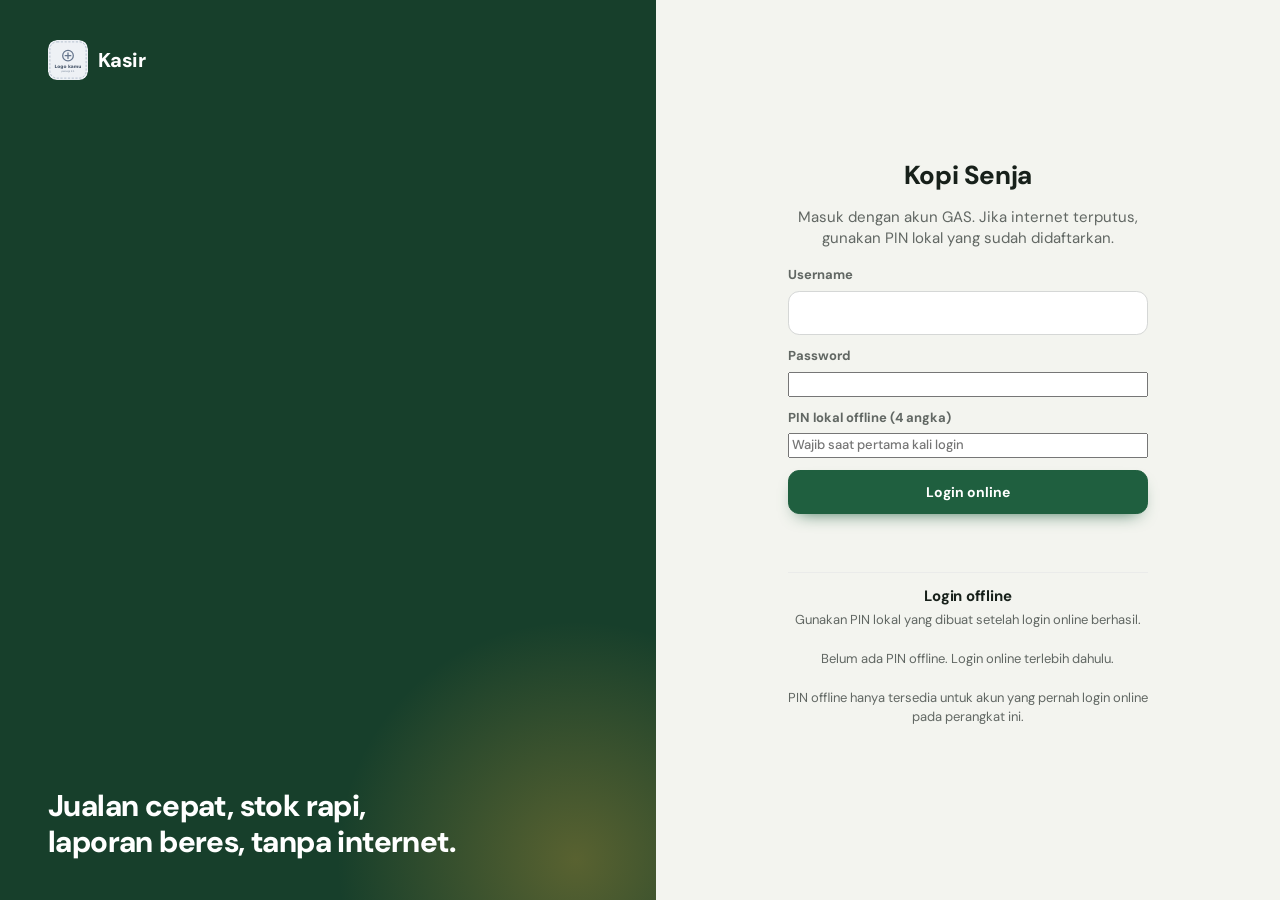
==== commit dbd70ace: "Enhance index.html with audit features Added audit and database integrity features for owners." ====
--- a/index.html
+++ b/index.html
@@ -208,6 +208,5 @@
 <script src="storage.js"></script>
 <script src="api.js?v=1.2.1"></script>
 <script src="app.js?v=1.2.1"></script>
-  <p class="" style="margin:24px auto 112px;padding:0 16px;text-align:center;font:12px/1.5 system-ui,sans-serif;opacity:.7">Template oleh <a href="" target="_blank" rel="noopener" style="color:inherit"</a></p>
 </body>
 </html>
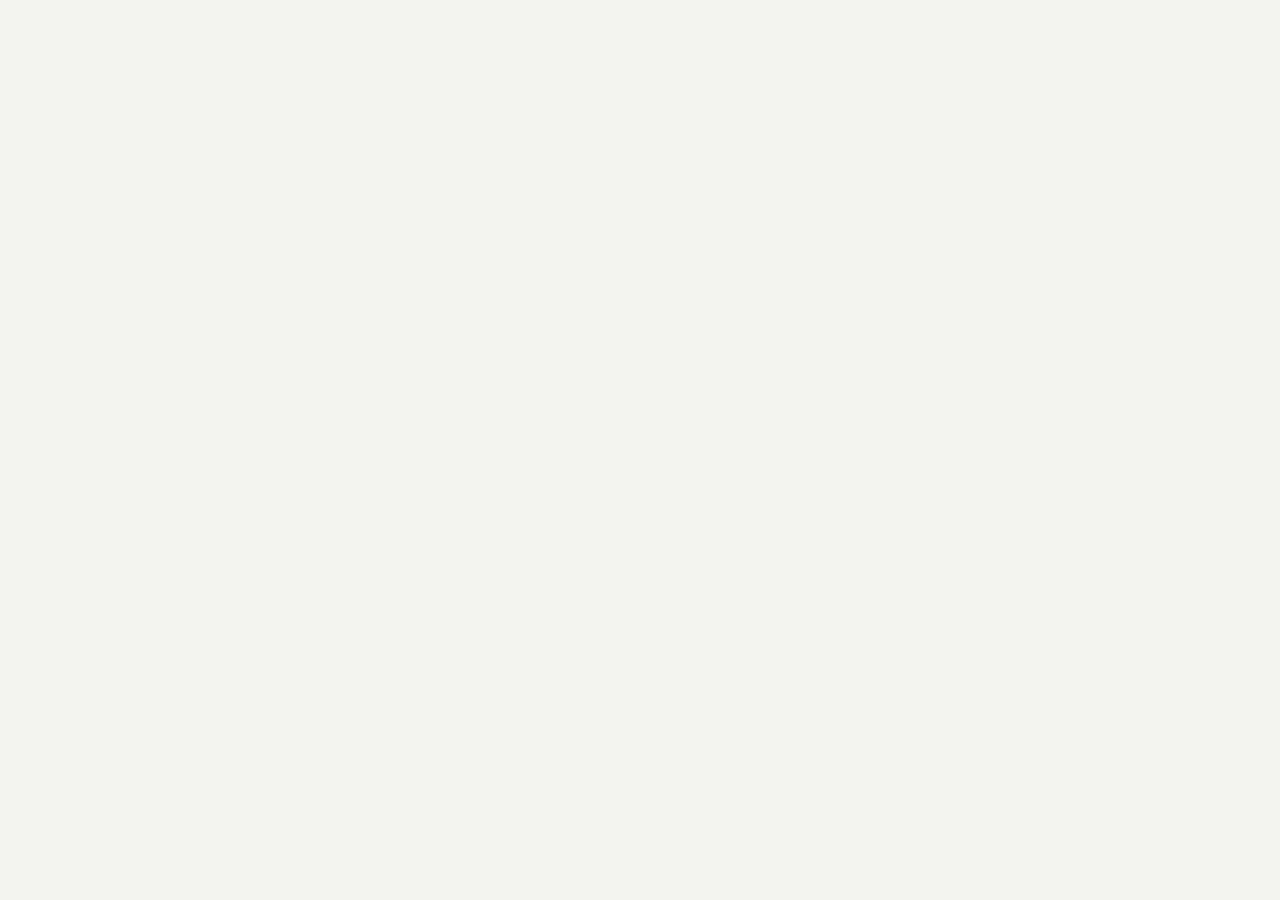
==== commit 0b04cbe0: "Enhance backup and import/export features in index.html Updated backup and import/export functionali" ====
--- a/index.html
+++ b/index.html
@@ -170,16 +170,36 @@
         </div>
       </div>
       <div class="panel">
-        <h3>Data</h3>
+        <h3>1. Backup &amp; Restore</h3>
+        <p class="redup kecil">Kelola sinkronisasi manual dengan server serta cadangan data lokal perangkat.</p>
         <div class="aksi wrap">
-          <button class="tombol" id="btnBackup">Backup JSON</button>
-          <label class="tombol">Pulihkan JSON<input type="file" id="fileBackup" accept=".json,application/json" hidden></label>
-          <button class="tombol" id="btnEksporProduk">Ekspor produk CSV</button>
-          <label class="tombol">Impor produk CSV<input type="file" id="fileCsv" accept=".csv,text/csv" hidden></label>
-          <button class="tombol" id="btnContoh">Isi data contoh</button>
-          <button class="tombol bahaya" id="btnReset">Hapus semua data</button>
-        </div>
-        <p class="redup kecil">Format CSV produk: nama,kategori,stok,varian (varian ditulis <code>Reguler:15000|Large:20000</code>). Data utama disimpan lokal agar kasir tetap cepat; transaksi yang menunggu akan dikirim ke GAS saat koneksi tersedia.</p>
+          <button class="tombol utama" type="button" id="btnSyncManual">Sinkronisasi Manual</button>
+          <button class="tombol" type="button" id="btnBackup">Backup JSON</button>
+          <label class="tombol" style="cursor:pointer">Pulihkan JSON<input type="file" id="fileBackup" accept="application/json,.json" hidden></label>
+        </div>
+        <div class="aksi wrap" style="margin-top:10px">
+          <button class="tombol" type="button" id="btnContoh">Isi data contoh</button>
+          <button class="tombol bahaya" type="button" id="btnReset">Hapus semua data</button>
+        </div>
+      </div>
+
+      <div class="panel">
+        <h3>2. Update Data (Excel)</h3>
+        <p class="redup kecil">
+          <b>Import Barang Baru:</b> kolom wajib <code>id_barang, kode_barang, barcode, nama_barang, kategori, satuan, harga_beli, harga_jual, foto, status, diubah_pada, id_supplier, nama_supplier</code>.<br>
+          <b>Import Perubahan Barang:</b> cukup isi <code>id_barang</code> + kolom yang berubah saja (misal <code>harga_beli</code>, <code>harga_jual</code>, <code>foto</code>).<br>
+          <b>Import Stock Cabang:</b> kolom <code>id_cabang, id_barang, perubahan_stock</code> (angka positif = tambah stok, negatif = kurangi stok).
+        </p>
+        <div class="aksi wrap">
+          <button class="tombol" type="button" id="btnExportBarangExcel">Export Barang ke Excel</button>
+          <label class="tombol" for="fileImportBarangBaru" style="cursor:pointer">Import Barang (Excel)</label>
+          <input id="fileImportBarangBaru" type="file" accept=".xlsx,.xls,.csv" hidden>
+          <label class="tombol" for="fileImportPerubahanBarang" style="cursor:pointer">Import Perubahan Barang (Excel)</label>
+          <input id="fileImportPerubahanBarang" type="file" accept=".xlsx,.xls,.csv" hidden>
+          <label class="tombol" for="fileImportStokCabang" style="cursor:pointer">Import Stock Cabang (Excel)</label>
+          <input id="fileImportStokCabang" type="file" accept=".xlsx,.xls,.csv" hidden>
+        </div>
+        <div id="statusUpdateExcel" class="redup kecil" style="margin-top:10px"></div>
       </div>
 
       <div class="panel" id="panelAuditOwner" hidden>
@@ -205,8 +225,9 @@
 <div id="struk" class="struk" aria-hidden="true"></div>
 <div id="toast" class="toast" role="status"></div>
 
+<script src="https://cdn.sheetjs.com/xlsx-0.20.3/package/dist/xlsx.full.min.js"></script>
 <script src="storage.js"></script>
-<script src="api.js?v=1.2.1"></script>
-<script src="app.js?v=1.2.1"></script>
+<script src="api.js?v=1.2.2"></script>
+<script src="app.js?v=1.2.2"></script>
 </body>
 </html>
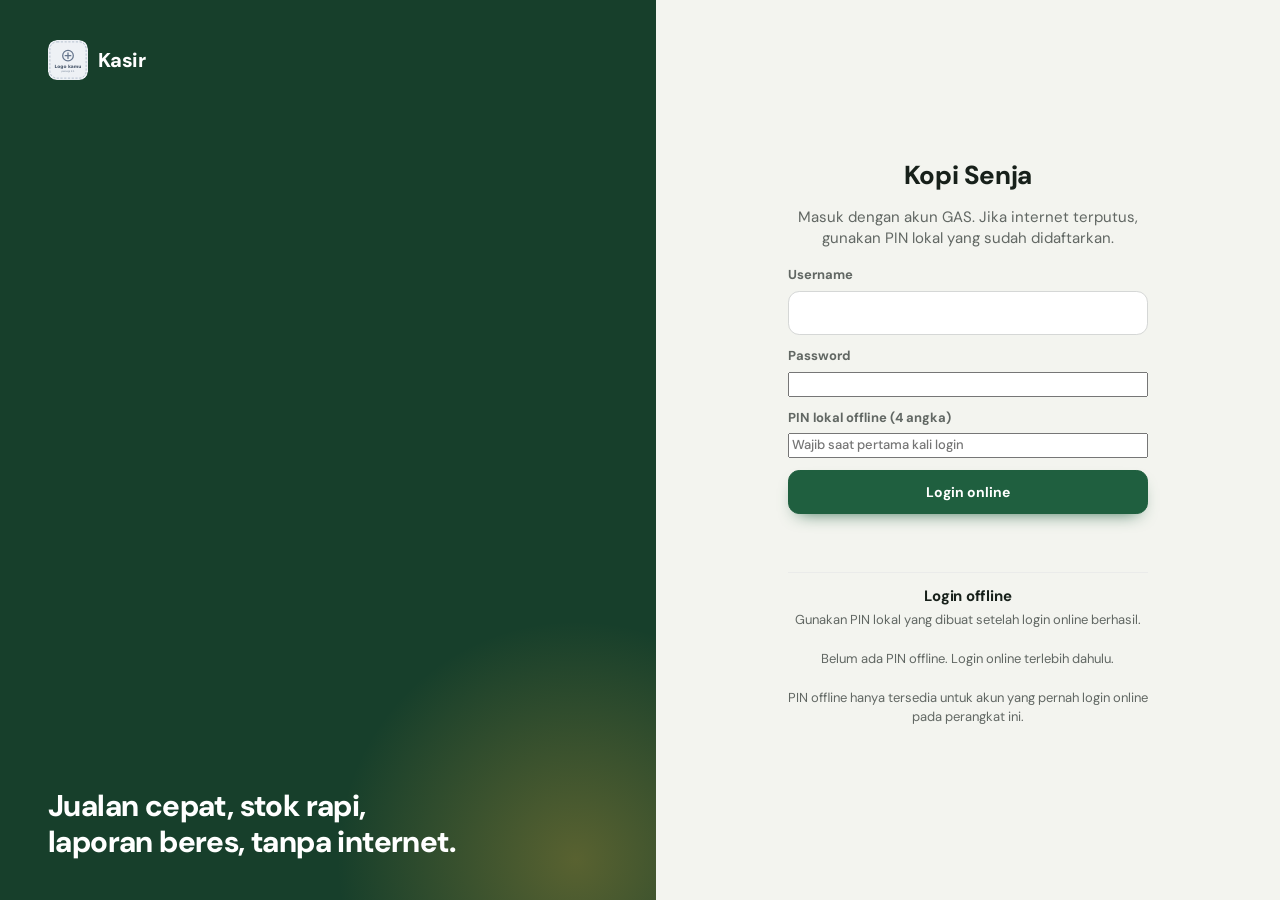
==== commit a3d18bff: "Update import instructions and add backup button" ====
--- a/index.html
+++ b/index.html
@@ -186,9 +186,9 @@
       <div class="panel">
         <h3>2. Update Data (Excel)</h3>
         <p class="redup kecil">
-          <b>Import Barang Baru:</b> kolom wajib <code>id_barang, kode_barang, barcode, nama_barang, kategori, satuan, harga_beli, harga_jual, foto, status, diubah_pada, id_supplier, nama_supplier</code>.<br>
-          <b>Import Perubahan Barang:</b> cukup isi <code>id_barang</code> + kolom yang berubah saja (misal <code>harga_beli</code>, <code>harga_jual</code>, <code>foto</code>).<br>
-          <b>Import Stock Cabang:</b> kolom <code>id_cabang, id_barang, perubahan_stock</code> (angka positif = tambah stok, negatif = kurangi stok).
+          <b>Import Barang Baru:</b> kolom wajib <code>id_barang, kode_barang, barcode, nama_barang, kategori, satuan, harga_beli, harga_jual, foto, status, id_supplier, nama_supplier</code>.<br>
+          <b>Import Perubahan Barang:</b> cukup isi <code>id_barang</code> + kolom yang berubah saja (misal <code>harga_beli</code>, <code>harga_jual</code>, <code>foto</code>, <code>id_supplier</code>, <code>nama_supplier</code>).<br>
+          <b>Import Stock Cabang:</b> kolom wajib <code>id_cabang, id_barang, stok</code> (stok akhir absolut &ge; 0) dan opsional <code>lokasi_rak</code>.
         </p>
         <div class="aksi wrap">
           <button class="tombol" type="button" id="btnExportBarangExcel">Export Barang ke Excel</button>
@@ -205,9 +205,10 @@
       <div class="panel" id="panelAuditOwner" hidden>
         <h3>Audit &amp; Integritas Database (Owner)</h3>
         <p class="redup kecil">Gunakan fitur ini untuk mengunci saldo awal audit stok, memverifikasi kecocokan mutasi dengan stok aktif, serta memulihkan jurnal tertunda.</p>
-        <div class="aksi wrap">
+       <div class="aksi wrap">
           <button class="tombol" type="button" id="btnAuditIntegritas">Cek Integritas Stok</button>
           <button class="tombol" type="button" id="btnRecoverPending">Pulihkan Jurnal Tertunda</button>
+          <button class="tombol" type="button" id="btnBackupServer">Backup Snapshot Server</button>
           <button class="tombol bahaya" type="button" id="btnSetBaseline">Set Baseline Stok</button>
         </div>
         <div id="hasilAuditOwner" class="redup kecil" style="margin-top:12px"></div>
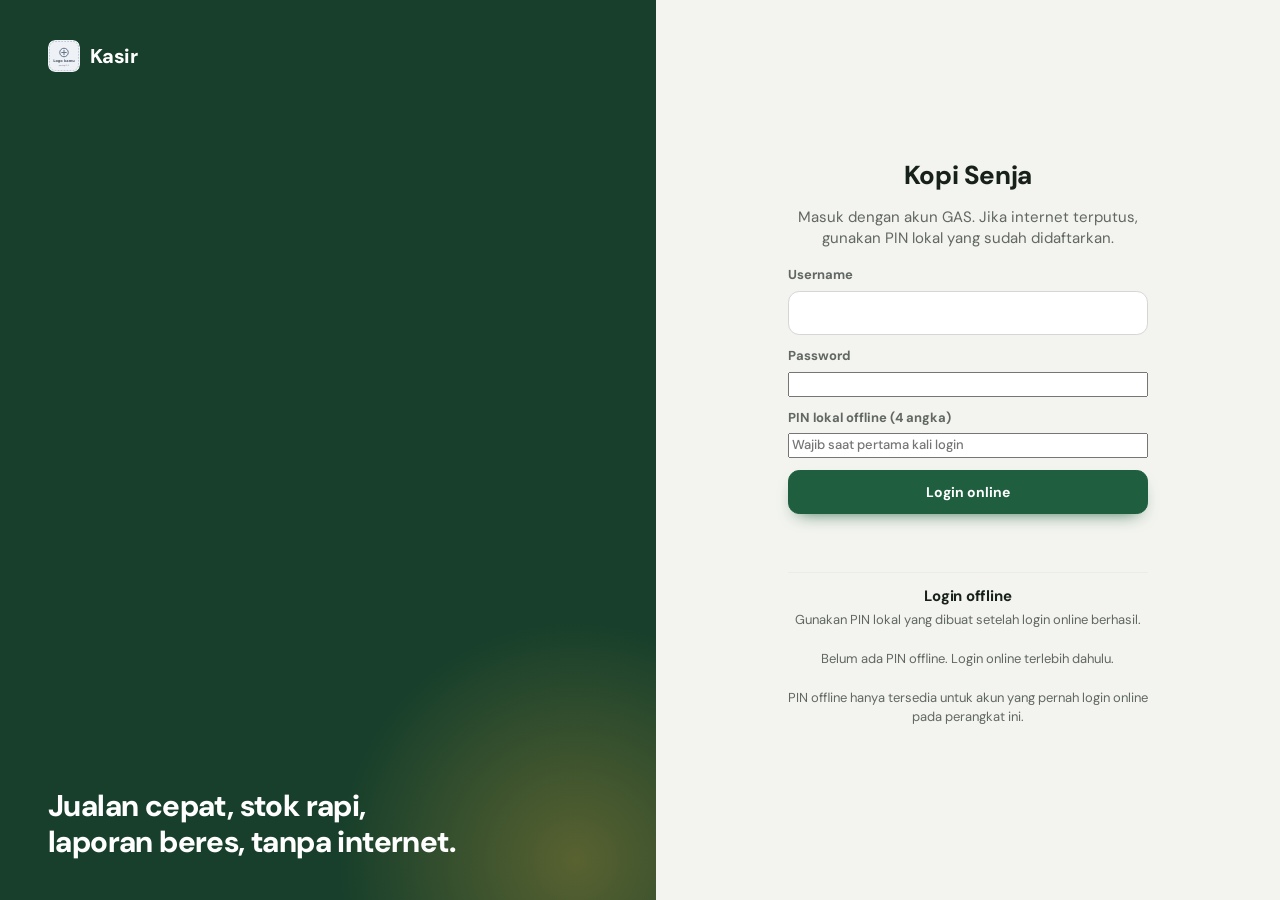
==== commit 811df34d: "Rename app branding to Kasir Gravion and update logo" ====
--- a/index.html
+++ b/index.html
@@ -13,7 +13,7 @@
 <link rel="stylesheet" href="tema.css">
 <meta charset="utf-8">
 <meta name="viewport" content="width=device-width, initial-scale=1, viewport-fit=cover">
-<title>Kasir UMKM</title>
+<title>Kasir Gravion</title>
 <meta name="description" content="Aplikasi kasir offline untuk UMKM: produk, stok, struk, laporan.">
 <meta name="theme-color" content="#1f5f3f">
 <link rel="manifest" href="manifest.webmanifest">
@@ -29,13 +29,13 @@
 <!-- Layar masuk -->
 <section id="layarMasuk" class="masuk" hidden>
   <div class="masuk-merek">
-    <div class="merek"><svg class="logo" viewBox="0 0 64 64" width="40" height="40" aria-hidden="true"><rect width="64" height="64" rx="16" fill="var(--aksen)"/><rect x="14" y="16" width="36" height="24" rx="4" fill="#fff"/><rect x="19" y="21" width="16" height="4" rx="2" fill="var(--utama)"/><rect x="19" y="29" width="26" height="3" rx="1.5" fill="color-mix(in srgb,var(--utama) 45%,#fff)"/><path d="M20 44h24l3 6H17z" fill="#fff"/></svg><span>Kasir</span></div>
+    <div class="merek"><svg class="logo" viewBox="0 0 64 64" width="32" height="32" aria-hidden="true"><rect width="64" height="64" rx="16" fill="var(--utama)"/><path d="M45 18H24a9 9 0 0 0-9 9v10a9 9 0 0 0 9 9h20V34H32v8h8v4H24a5 5 0 0 1-5-5V27a5 5 0 0 1 5-5h21z" fill="#fff"/><circle cx="48" cy="18" r="5" fill="var(--aksen)"/></svg><span>Kasir</span></div>
     <div class="masuk-ilus" id="masukIlus" aria-hidden="true"></div>
     <p class="masuk-slogan">Jualan cepat, stok rapi,<br>laporan beres, tanpa internet.</p>
   </div>
   <div class="masuk-form">
   <div class="masuk-kartu">
-    <h1 id="masukToko" data-tema-nama>Kasir UMKM</h1>
+    <h1 id="masukToko" data-tema-nama>Kasir Gravion</h1>
     <p class="redup">Masuk dengan akun GAS. Jika internet terputus, gunakan PIN lokal yang sudah didaftarkan.</p>
     <form id="formLoginOnline" class="form" autocomplete="on" style="margin:16px 0 20px;text-align:left">
       <label>Username<input name="username" autocomplete="username" required></label>
@@ -58,7 +58,7 @@
 
 <div id="aplikasi" class="app" hidden>
   <nav class="samping">
-    <div class="merek"><svg class="logo" viewBox="0 0 64 64" width="32" height="32" aria-hidden="true"><rect width="64" height="64" rx="16" fill="var(--utama)"/><rect x="14" y="16" width="36" height="24" rx="4" fill="color-mix(in srgb,var(--utama) 18%,#fff)"/><rect x="19" y="21" width="16" height="4" rx="2" fill="var(--utama)"/><rect x="19" y="29" width="26" height="3" rx="1.5" fill="color-mix(in srgb,var(--utama) 55%,#fff)"/><path d="M20 44h24l3 6H17z" fill="var(--aksen)"/></svg><span id="namaTokoNav" data-tema-nama>Kasir UMKM</span></div>
+    <div class="merek"><svg class="logo" viewBox="0 0 64 64" width="32" height="32" aria-hidden="true"><rect width="64" height="64" rx="16" fill="var(--utama)"/><rect x="14" y="16" width="36" height="24" rx="4" fill="color-mix(in srgb,var(--utama) 18%,#fff)"/><rect x="19" y="21" width="16" height="4" rx="2" fill="var(--utama)"/><rect x="19" y="29" width="26" height="3" rx="1.5" fill="color-mix(in srgb,var(--utama) 55%,#fff)"/><path d="M20 44h24l3 6H17z" fill="var(--aksen)"/></svg><span id="namaTokoNav" data-tema-nama>Kasir Gravion</span></div>
     <button class="nav aktif" data-hal="kasir"><svg viewBox="0 0 24 24"><path d="M3 5h18v10H3zM7 19h10M12 15v4"/></svg><span>Kasir</span></button>
     <button class="nav" data-hal="produk"><svg viewBox="0 0 24 24"><path d="M4 7l8-4 8 4v10l-8 4-8-4zM4 7l8 4 8-4M12 11v10"/></svg><span>Produk</span></button>
     <button class="nav" data-hal="riwayat"><svg viewBox="0 0 24 24"><path d="M12 7v5l3 2M3 12a9 9 0 1 0 3-6.7L3 8M3 3v5h5"/></svg><span>Riwayat</span></button>
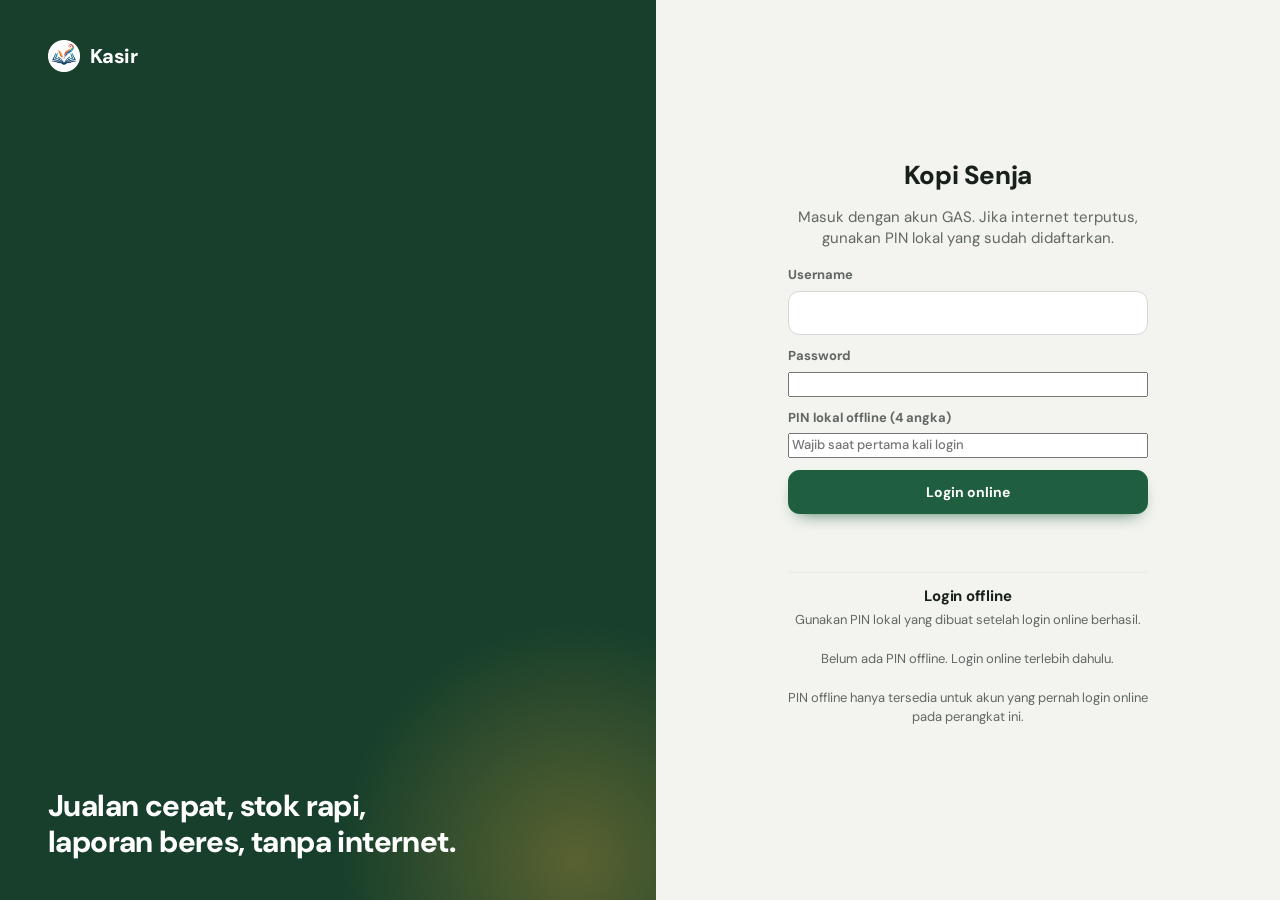
==== commit 3883e244: "Use PNG favicon for browser tab icon" ====
--- a/index.html
+++ b/index.html
@@ -17,8 +17,8 @@
 <meta name="description" content="Aplikasi kasir offline untuk UMKM: produk, stok, struk, laporan.">
 <meta name="theme-color" content="#1f5f3f">
 <link rel="manifest" href="manifest.webmanifest">
-<link rel="icon" href="ikon.svg" type="image/svg+xml">
-<link rel="apple-touch-icon" href="ikon.svg">
+<link rel="icon" href="ikon.png" type="image/png">
+<link rel="apple-touch-icon" href="ikon.png">
 <link rel="preconnect" href="https://fonts.googleapis.com">
 <link rel="preconnect" href="https://fonts.gstatic.com" crossorigin>
 <link id="fontTema" rel="stylesheet" href="https://fonts.googleapis.com/css2?family=DM+Sans:wght@400;500;600;700;800&display=swap">
@@ -29,7 +29,7 @@
 <!-- Layar masuk -->
 <section id="layarMasuk" class="masuk" hidden>
   <div class="masuk-merek">
-    <div class="merek"><svg class="logo" viewBox="0 0 64 64" width="32" height="32" aria-hidden="true"><rect width="64" height="64" rx="16" fill="var(--utama)"/><path d="M45 18H24a9 9 0 0 0-9 9v10a9 9 0 0 0 9 9h20V34H32v8h8v4H24a5 5 0 0 1-5-5V27a5 5 0 0 1 5-5h21z" fill="#fff"/><circle cx="48" cy="18" r="5" fill="var(--aksen)"/></svg><span>Kasir</span></div>
+    <div class="merek"><img class="logo" src="logo-gravion.svg" alt="Logo Gravion" width="32" height="32" style="object-fit:contain"><span>Kasir</span></div>
     <div class="masuk-ilus" id="masukIlus" aria-hidden="true"></div>
     <p class="masuk-slogan">Jualan cepat, stok rapi,<br>laporan beres, tanpa internet.</p>
   </div>
@@ -58,13 +58,13 @@
 
 <div id="aplikasi" class="app" hidden>
   <nav class="samping">
-    <div class="merek"><svg class="logo" viewBox="0 0 64 64" width="32" height="32" aria-hidden="true"><rect width="64" height="64" rx="16" fill="var(--utama)"/><rect x="14" y="16" width="36" height="24" rx="4" fill="color-mix(in srgb,var(--utama) 18%,#fff)"/><rect x="19" y="21" width="16" height="4" rx="2" fill="var(--utama)"/><rect x="19" y="29" width="26" height="3" rx="1.5" fill="color-mix(in srgb,var(--utama) 55%,#fff)"/><path d="M20 44h24l3 6H17z" fill="var(--aksen)"/></svg><span id="namaTokoNav" data-tema-nama>Kasir Gravion</span></div>
-    <button class="nav aktif" data-hal="kasir"><svg viewBox="0 0 24 24"><path d="M3 5h18v10H3zM7 19h10M12 15v4"/></svg><span>Kasir</span></button>
-    <button class="nav" data-hal="produk"><svg viewBox="0 0 24 24"><path d="M4 7l8-4 8 4v10l-8 4-8-4zM4 7l8 4 8-4M12 11v10"/></svg><span>Produk</span></button>
-    <button class="nav" data-hal="riwayat"><svg viewBox="0 0 24 24"><path d="M12 7v5l3 2M3 12a9 9 0 1 0 3-6.7L3 8M3 3v5h5"/></svg><span>Riwayat</span></button>
-    <button class="nav" data-hal="laporan"><svg viewBox="0 0 24 24"><path d="M4 20V10M10 20V4M16 20v-7M22 20H2"/></svg><span>Laporan</span></button>
-    <button class="nav" data-hal="atur"><svg viewBox="0 0 24 24"><circle cx="12" cy="12" r="3"/><path d="M19 12a7 7 0 0 0-.1-1.2l2-1.6-2-3.4-2.4 1a7 7 0 0 0-2-1.2L14 3h-4l-.5 2.6a7 7 0 0 0-2 1.2l-2.4-1-2 3.4 2 1.6a7 7 0 0 0 0 2.4l-2 1.6 2 3.4 2.4-1a7 7 0 0 0 2 1.2L10 21h4l.5-2.6a7 7 0 0 0 2-1.2l2.4 1 2-3.4-2-1.6c.1-.4.1-.8.1-1.2z"/></svg><span>Atur</span></button>
-    <div class="pengguna"><span class="avatar" id="avatarKasir" aria-hidden="true">A</span><span id="namaKasir">-</span><button id="btnKeluar" class="tautan" aria-label="Keluar"><svg viewBox="0 0 24 24"><path d="M15 4h4v16h-4M10 8l-4 4 4 4M6 12h10"/></svg></button></div>
+    <div class="merek"><img class="logo" src="logo-gravion.svg" alt="Logo Gravion" width="32" height="32" style="object-fit:contain"><span id="namaTokoNav" data-tema-nama>Kasir Gravion</span></div>
+    <button class="nav aktif" data-hal="kasir"><svg data-icon-svg="nav-kasir" viewBox="0 0 24 24"><path d="M3 5h18v10H3zM7 19h10M12 15v4"/></svg><span>Kasir</span></button>
+    <button class="nav" data-hal="produk"><svg data-icon-svg="nav-produk" viewBox="0 0 24 24"><path d="M4 7l8-4 8 4v10l-8 4-8-4zM4 7l8 4 8-4M12 11v10"/></svg><span>Produk</span></button>
+    <button class="nav" data-hal="riwayat"><svg data-icon-svg="nav-riwayat" viewBox="0 0 24 24"><path d="M12 7v5l3 2M3 12a9 9 0 1 0 3-6.7L3 8M3 3v5h5"/></svg><span>Riwayat</span></button>
+    <button class="nav" data-hal="laporan"><svg data-icon-svg="nav-laporan" viewBox="0 0 24 24"><path d="M4 20V10M10 20V4M16 20v-7M22 20H2"/></svg><span>Laporan</span></button>
+    <button class="nav" data-hal="atur"><svg data-icon-svg="nav-atur" viewBox="0 0 24 24"><circle cx="12" cy="12" r="3"/><path d="M19 12a7 7 0 0 0-.1-1.2l2-1.6-2-3.4-2.4 1a7 7 0 0 0-2-1.2L14 3h-4l-.5 2.6a7 7 0 0 0-2 1.2l-2.4-1-2 3.4 2 1.6a7 7 0 0 0 0 2.4l-2 1.6 2 3.4 2.4-1a7 7 0 0 0 2 1.2L10 21h4l.5-2.6a7 7 0 0 0 2-1.2l2.4 1 2-3.4-2-1.6c.1-.4.1-.8.1-1.2z"/></svg><span>Atur</span></button>
+    <div class="pengguna"><span class="avatar" id="avatarKasir" aria-hidden="true">A</span><span id="namaKasir">-</span><button id="btnKeluar" class="tautan" aria-label="Keluar"><svg data-icon-svg="logout" viewBox="0 0 24 24"><path d="M15 4h4v16h-4M10 8l-4 4 4 4M6 12h10"/></svg></button></div>
   </nav>
 
   <main>
@@ -74,8 +74,8 @@
         <div class="pos-kiri">
           <header class="bar">
             <div class="bar-judul"><h2>Pilih menu</h2><span class="redup kecil" id="tglHariIni"></span></div>
-            <label class="cari"><svg viewBox="0 0 24 24" aria-hidden="true"><circle cx="11" cy="11" r="7"/><path d="M20 20l-4-4"/></svg><input id="cariProduk" type="search" placeholder="Cari menu…" aria-label="Cari produk"></label>
-            <button id="btnScanKasir" class="pos-scan-btn" type="button" aria-label="Scan barcode untuk mencari barang" title="Scan barcode"><svg viewBox="0 0 24 24" aria-hidden="true"><path d="M4 7V5a1 1 0 0 1 1-1h2M17 4h2a1 1 0 0 1 1 1v2M20 17v2a1 1 0 0 1-1 1h-2M7 20H5a1 1 0 0 1-1-1v-2M7 8v8M10 8v8M13 8v8M16 8v8"/></svg></button>
+            <label class="cari"><svg data-icon-svg="search" viewBox="0 0 24 24" aria-hidden="true"><circle cx="11" cy="11" r="7"/><path d="M20 20l-4-4"/></svg><input id="cariProduk" type="search" placeholder="Cari menu…" aria-label="Cari produk"></label>
+            <button id="btnScanKasir" class="pos-scan-btn" type="button" aria-label="Scan barcode untuk mencari barang" title="Scan barcode"><svg data-icon-svg="scan" viewBox="0 0 24 24" aria-hidden="true"><path d="M4 7V5a1 1 0 0 1 1-1h2M17 4h2a1 1 0 0 1 1 1v2M20 17v2a1 1 0 0 1-1 1h-2M7 20H5a1 1 0 0 1-1-1v-2M7 8v8M10 8v8M13 8v8M16 8v8"/></svg></button>
             <select id="pilihCabangTransaksi" class="pos-pilih-cabang" aria-label="Pilih cabang transaksi" hidden><option value="">Semua cabang</option></select>
           </header>
           <div class="chip-baris" id="chipKategori"></div>
@@ -84,7 +84,7 @@
         <aside class="keranjang" id="panelKeranjang">
           <header class="ker-kepala">
             <div><h2>Pesanan <span id="kerNomor" class="nomor">#0001</span></h2><span class="redup kecil" id="kerJumlah">0 item</span></div>
-            <button class="tautan" id="btnKosongkan"><svg viewBox="0 0 24 24" aria-hidden="true"><path d="M4 7h16M9 7V4h6v3M6 7l1 13h10l1-13"/></svg>Kosongkan</button>
+            <button class="tautan" id="btnKosongkan"><svg data-icon-svg="cart-clear" viewBox="0 0 24 24" aria-hidden="true"><path d="M4 7h16M9 7V4h6v3M6 7l1 13h10l1-13"/></svg>Kosongkan</button>
           </header>
           <ul class="ker-daftar" id="kerDaftar"></ul>
           <div class="ker-ringkas">
@@ -97,7 +97,7 @@
               </span>
             </div>
             <div class="baris total"><span>Total</span><b id="kTotal">Rp0</b></div>
-            <button class="tombol utama besar" id="btnBayar" disabled><span>Bayar</span><svg viewBox="0 0 24 24" aria-hidden="true"><path d="M5 12h14M13 6l6 6-6 6"/></svg></button>
+            <button class="tombol utama besar" id="btnBayar" disabled><span>Bayar</span><svg data-icon-svg="pay" viewBox="0 0 24 24" aria-hidden="true"><path d="M5 12h14M13 6l6 6-6 6"/></svg></button>
           </div>
         </aside>
         <button class="fab-keranjang" id="fabKeranjang"><span class="fab-n"><span id="fabJumlah">0</span> item</span><b id="fabTotal">Rp0</b><span class="fab-lihat">Lihat pesanan</span></button>
